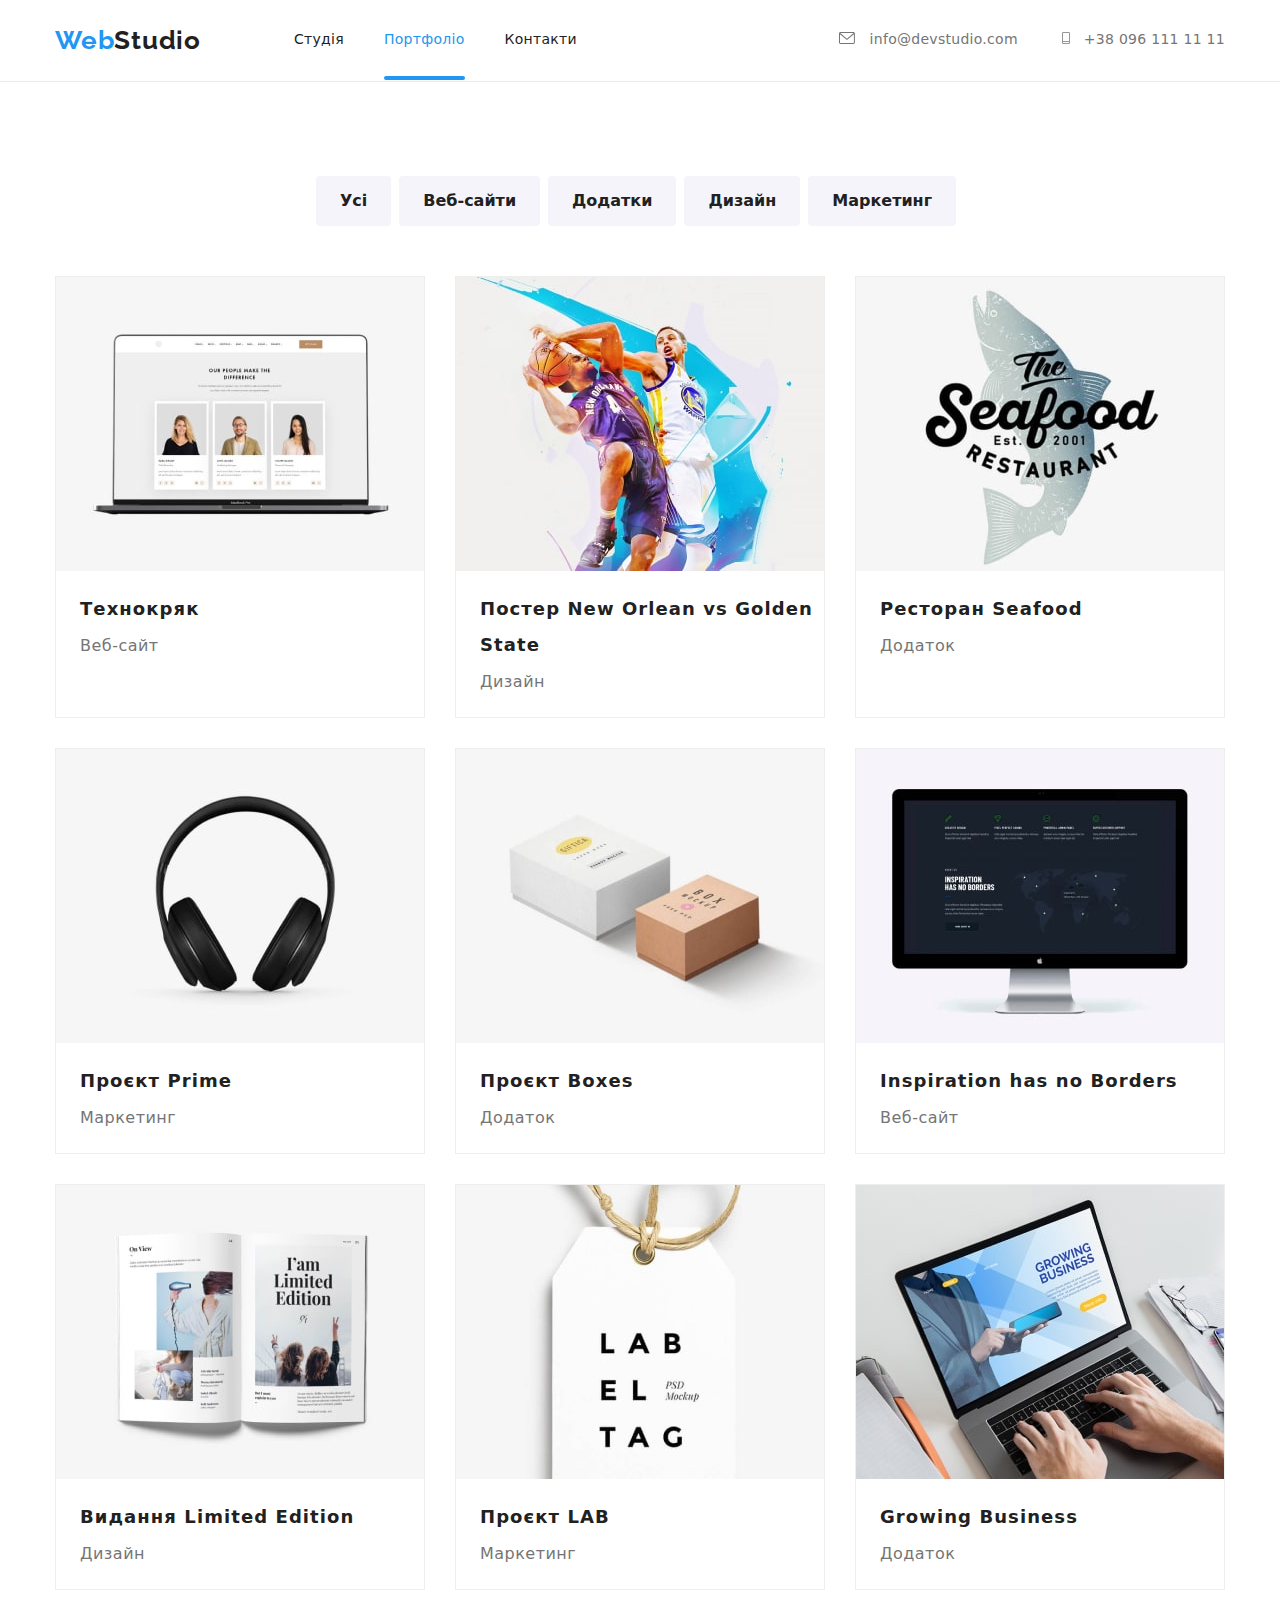
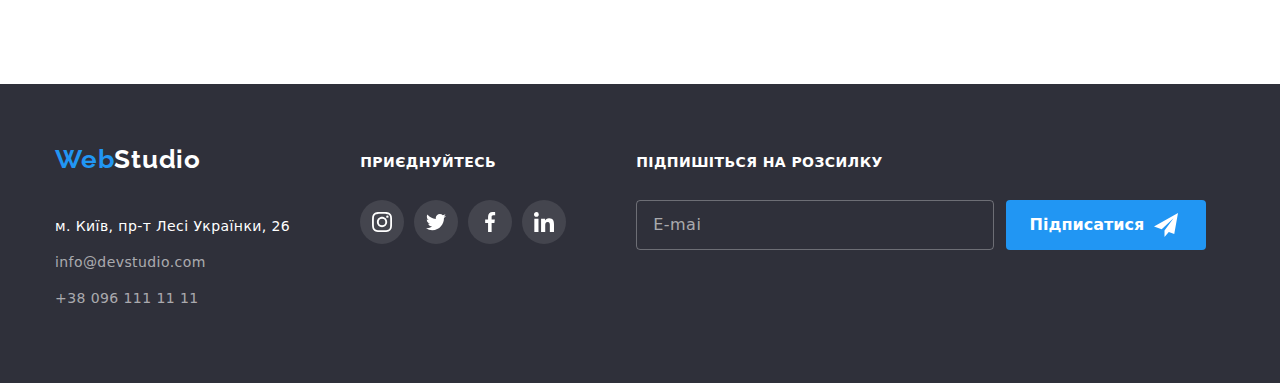
==== portfolio.html @ 7b724991 "new repository" ====
<!DOCTYPE html>
<html lang="uk">
<head>
    <meta charset="UTF-8">
    <meta http-equiv="X-UA-Compatible" content="IE=edge">
    <meta name="viewport" content="width=device-width, initial-scale=1.0">
    <title lang="en">Web Studio</title>
    <link href="https://fonts.googleapis.com/css2?family=Raleway:wght@700&family=Roboto:ital,wght@0,700;1,400;1,500&display=swap" rel="stylesheet">
    <!-- <link rel="stylesheet" href="https://cdnjs.cloudflare.com/ajax/libs/modern-normalize/1.1.0/modern-normalize.min.css" integrity="sha512-wpPYUAdjBVSE4KJnH1VR1HeZfpl1ub8YT/NKx4PuQ5NmX2tKuGu6U/JRp5y+Y8XG2tV+wKQpNHVUX03MfMFn9Q==" crossorigin="anonymous" referrerpolicy="no-referrer" /> -->
    <!-- <link rel="stylesheet" href="./css/styles.css"> -->
    <link rel="stylesheet" href="./css/main.min.css">
</head>
<body>
    <header class="header-border">
        <div class="container main-nav ">
        <a href="./index.html" lang="en" class="logo"><span class="logo__web">Web</span>Studio</a>
        <ul class="site-nav list">
            <li class="item"><a href="index.html" class="link menu-link">Студія</a></li>
            <li class="item"><a href="#" class="link menu-link scale-none">Портфоліо</a></li>
            <li class="item"><a href="#" class="link menu-link">Контакти</a></li>
        </ul>
        <ul class="site-tel list">
            <li class="item"><a href="mailto:info@devstudio.com" class="link " > <svg class="site-tel__icon">
                <use href="./img/second-moon.svg#icon-maill"></use> </svg> info@devstudio.com</a></li>
            <li class="item"><a href="tel:+380961111111" class="link" ><svg class="site-tel__icon">
                <use href="./img/second-moon.svg#icon-tell"></use>
            </svg>+38 096 111 11 11</a></li>
         </ul>
        </div>
         </header>
         <main>
            <section class="section">
                <div class="test-container">
                <h1 hidden>Кнопки і Фото</h1>
                <div class="button-portfolio">
                <ul class="button-list list flex-container">
                    <li class="flex-button" ><button type="button" class="button list">Усі</button></li>
                    <li class="flex-button"><button type="button" class="button list">Веб-сайти</button></li>
                    <li class="flex-button"><button type="button" class="button list">Додатки</button></li>
                    <li class="flex-button"><button type="button" class="button list">Дизайн</button></li>
                    <li class="flex-button"><button type="button" class="button list">Маркетинг</button></li>
                </ul>
            </div>
                <ul class="foto-list list flex-container">
                    <li class="flex-element">
                        <a href="#" class="link"> <div class="foto-grant-text" ><div class="foto-hover-text">Ресурс пропонує комплексні пропозиції з різним рівнем функціоналу та сервісів. Все це дозволить відвідувачу отримати вичерпні відомості про компанію чи приватну особу.
</div>
                        <img src="./img/foto1-min.jpg" width="370" alt="Технокряк"></div>
                            <h2 class="foto-item">Технокряк</h2>
                            <p class="foto-text">Веб-сайт</p>
                        </a>
                        
                    </li>
                    <li class="flex-element">
                         <a href="#" class="link">
                            <div class="foto-grant-text" ><div class="foto-hover-text">Ресурс пропонує комплексні пропозиції з різним рівнем функціоналу та сервісів. Все це дозволить відвідувачу отримати вичерпні відомості про компанію чи приватну особу.</div><img src="./img/foto2-min.jpg"  alt="Постер New Orlean vs Golden State">
                            </div>
                        <h2 class="foto-item">Постер New Orlean vs Golden State</h2>
                        <p class="foto-text">Дизайн</p>
                      </a>
                        
                    </li>
                    <li class="flex-element">
                        <a href="#" class="link"> <div class="foto-grant-text" ><div class="foto-hover-text">Ресурс пропонує комплексні пропозиції з різним рівнем функціоналу та сервісів. Все це дозволить відвідувачу отримати вичерпні відомості про компанію чи приватну особу.</div>
                            <img src="./img/foto3-min.jpg"  alt="Ресторан Seafood"></div>
                        <h2 class="foto-item">Ресторан Seafood</h2>
                        <p class="foto-text">Додаток</p>
                        </a>
                        
                    </li>
                    <li class="flex-element">
                        <a href="#" class="link"> <div class="foto-grant-text" ><div class="foto-hover-text">Ресурс пропонує комплексні пропозиції з різним рівнем функціоналу та сервісів. Все це дозволить відвідувачу отримати вичерпні відомості про компанію чи приватну особу.</div>
                            <img src="./img/foto4-min.jpg" width="370" alt="Проєкт Prime"></div>
                        <h2 class="foto-item">Проєкт Prime</h2>
                        <p class="foto-text">Маркетинг</p>
                        </a>
                        
                    </li>
                    <li class="flex-element">
                        <a href="#" class="link"> <div class="foto-grant-text" ><div class="foto-hover-text">Ресурс пропонує комплексні пропозиції з різним рівнем функціоналу та сервісів. Все це дозволить відвідувачу отримати вичерпні відомості про компанію чи приватну особу.</div><img src="./img/foto5-min.jpg" width="370" alt="Проєкт Boxes"></div>
                            <h2 class="foto-item">Проєкт Boxes</h2>
                            <p class="foto-text">Додаток</p>
                        </a>
                        
                    </li>
                    <li class="flex-element">
                        <a href="#" class="link">
                            <div class="foto-grant-text" ><div class="foto-hover-text">Ресурс пропонує комплексні пропозиції з різним рівнем функціоналу та сервісів. Все це дозволить відвідувачу отримати вичерпні відомості про компанію чи приватну особу.</div><img src="./img/foto6-min.jpg" width="370" alt="Inspiration has no Borders"></div>
                        <h2 class="foto-item">Inspiration has no Borders</h2>
                        <p class="foto-text">Веб-сайт</p>
                        </a>
                        
                    </li>
                    <li class="flex-element">
                        <a href="#" class="link"> <div class="foto-grant-text" ><div class="foto-hover-text">Ресурс пропонує комплексні пропозиції з різним рівнем функціоналу та сервісів. Все це дозволить відвідувачу отримати вичерпні відомості про компанію чи приватну особу.</div><img src="./img/foto7-min.jpg" width="370" alt="Видання Limited Edition"></div>
                            <h2 class="foto-item">Видання Limited Edition</h2>
                            <p class="foto-text">Дизайн</p></a>
                        
                    </li>
                    <li class="flex-element">
                        <a href="#" class="link">
                            <div class="foto-grant-text" ><div class="foto-hover-text">Ресурс пропонує комплексні пропозиції з різним рівнем функціоналу та сервісів. Все це дозволить відвідувачу отримати вичерпні відомості про компанію чи приватну особу.</div>
                            <img src="./img/foto8-min.jpg" width="370" alt="Маркетинговий проект"></div>
                        <h2 class="foto-item">Проєкт LAB</h2>
                        <p class="foto-text">Маркетинг</p>
                        </a>
                        
                    </li>
                    <li class="flex-element">
                        <a href="#" class="link">
                            <div class="foto-grant-text" ><div class="foto-hover-text">Ресурс пропонує комплексні пропозиції з різним рівнем функціоналу та сервісів. Все це дозволить відвідувачу отримати вичерпні відомості про компанію чи приватну особу.</div>
                            <img src="./img/foto9-min.jpg" width="370" alt="Growing Business"></div>
                        <h2 class="foto-item">Growing Business</h2>
                        <p class="foto-text">Додаток</p>
                        </a>
                        
                    </li>
                </ul>
            </div>
            </section>
         </main>
         <footer class="footer">
            <div class="general-footer-container">
            <div class="footer-container">
            <a href="/index.html" lang="en" class="logo__footer">
                <span class="logo__web">Web</span>Studio
            </a>
            <address>
                <ul  class="footer__link list">
                    <li><a href="https://goo.gl/maps/6wjF6ddyan5pq2gH9" class="footer__link link footer__address">м. Київ, пр-т Лесі Українки, 26</a></li>
                    <li><a href="mailto:info@devstudio.com" class="footer__link link">info@devstudio.com</a></li>
                    <li><a href="tel:+380961111111" class="footer__link link">+38 096 111 11 11</a></li>
                </ul>
            </address>
            </div>
            <div class="footer-container">
                <p class=footer__text>
                    приєднуйтесь
                </p>
                <ul class="footer-soc__list list">
                    <li class="footer-soc__items"> <a href="#" class="footer-soc__link link"><svg class="footer__icon">
                        <use href="./img/symbol-defs.svg#icon-instagramsvg"></use>
                    </svg>
                    </a></li>
                    <li class="footer-soc__items"><a href="#" class="footer-soc__link link"><svg class="footer__icon">
                        <use href="./img/symbol-defs.svg#icon-twittersvg"></use>
                    </svg></a></li>
                    <li class="footer-soc__items"> <a href="#" class="footer-soc__link link"><svg class="footer__icon">
                        <use href="./img/symbol-defs.svg#icon-facebooksvg"></use>
                    </svg></a></li>
                    <li class="footer-soc__items"> <a href="#" class="footer-soc__link link"><svg class="footer__icon">
                        <use href="./img/symbol-defs.svg#icon-linkedinsvg"></use>
                    </svg></a></li>
                </ul>
            </div>
            <div class="footer-container">
            <p class="footer__text">Підпишіться на розсилку</p>
            <form class="footer-form">
                <input type="email" name="email" id="email" class="footer__input footer-form__item" placeholder="E-mail">
                <button type="submit" class="footer__button ">
                <span class="fotter-btn__text"> Підписатися</span></button>
            </form>
        </div>
        </div>
         </footer> 
    </body>
    </html>
---- css/styles.css ----
/* Колір основного тексту
#ffffff (білий); #212121 (чорний); (117, 117, 117, 1) #757575 (сірий прозрачьний); #2196F3(синій акцент);(255, 255, 255, 0.6)-мейл і 
адрес в footer;
*/
/*Основні кольори фону 
#2F303A (background-color footer);
#F5F4FA (background-color main);#2F303A (hero background-color);
 */
 /* :root {
    --primery-text-color:#757575;
    --title-text-color:#212121;
    --accent-text-color:#2196F3;
    --primary-bg-color:#ffffff;
    --primary-footer-color:#2F303A;
    --primery-footer-text-color:rgba(255, 255, 255, 0.6);
    --primery-button-color:#F5F4FA;
 }
 html {
    box-sizing: border-box;
 }

 *,
 *::before
 *::after {
    box-sizing: inherit;}
 p, h1, h2, h3, h4, h5, h6 {
    margin: 0;
 }
 ul {
    margin: 0;
    padding-left: 0;
 }
 img {
    display: block;
    }

 button {
    cursor: pointer;
 }
 body {
    background-color:var(--primary-bg-color) ;
    color:var(--primery-text-color);
    font-family: 'Roboto', sans-serif;
    } */
    /* Universals classes */
    /* .container {
        width: 1200px;
        padding: 0px 15px;
        margin: 0 auto;
        
    }
    .general-footer-container {
        display: flex;
        width: 1200px;
        padding: 0px 15px;
        margin: 0 auto;
    }
    .footer-container {
        
        justify-content: center;
        align-items: center;
    }
    .footer-container:not(:last-child) {
        margin-right: 70px;

    }
    .list {
        list-style: none;
        margin: 0;
        padding: 0;
    }
    .link {
        position: relative;

        text-decoration: none;
        padding-top: avto;
        
    } */
    /* --------Header--------- */
    /* .main-nav {
        display: flex;
        align-items: center;
    }
    .header-border {
    border-bottom: 1px solid #ECECEC;
    }
    .logo {
        color:var(--title-text-color);
        padding: 25px 0px;
        display: block;
        text-decoration: none;
        font-family: 'Raleway';
        font-style: normal;
        font-weight: 700;
        font-size: 26px;
        line-height: 1.19;
        letter-spacing: 0.03em;
        
        transition-property: color;
        transition-duration: 250ms;
        transition-timing-function: cubic-bezier(0.4, 0, 0.2, 1 );
        }
    .logo:hover {
            color:var(--accent-text-color);
            text-decoration: none;
            font-family: 'Raleway';
            font-style: normal;
            font-weight: 700;
            font-size: 26px;
            line-height: 1.19;
            letter-spacing: 0.03em;
        }
    .logo-web {
        color:var(--accent-text-color);
        font-family: 'Raleway';
        font-style: normal;
        font-weight: 700;
        font-size: 26px;
    } */
    /* ----------Header----------- */
     /* site-nav */
     /* .site-nav {
        display: flex;
        margin-left: 93px;
     }
     
     .site-nav .item:not(:last-child) {
        margin-right: 40px;
     }
     
    .site-nav .link {
    
    display: block;
    padding: 32px 0px;

    color:var(--title-text-color);
    font-style: normal;
    font-weight: 500;
    font-size: 14px;
    line-height: 1.14;
    letter-spacing: 0.02em;
    text-decoration: none;

    transition-property: color;
    transition-duration: 250ms;
    transition-timing-function: cubic-bezier(0.4, 0, 0.2, 1 );
    }

    .site-nav .link:hover, 
    .site-nav .link:focus{
        color:var(--accent-text-color);  
    }
    

    .menu-link {
        position: relative;
    }
    .site-nav .scale-none {
        color: #2196F3;
    }
    .scale-none::after {
        content: "";
        
        
        
        position: absolute;

        bottom: 0;
        left: 0;

        transform: scaleX(1);
        transition: transform 250ms cubic-bezier(0.4, 0, 0.2, 1 );
        width: 100%;
        height: 4px;

        
        background: #2196F3;
        border-radius: 2px;
} */

    /* .menu-link::after {
        content: "";

        position: absolute;

        bottom: 0;
        left: 0;

        display: block;

         

        transition: opacity 250ms cubic-bezier(0.4, 0, 0.2, 1 );
        transform: scaleX(0);
        transition: transform 250ms cubic-bezier(0.4, 0, 0.2, 1 );
        width: 100%;
        height: 4px;

        background: #2196F3;
        border-radius: 2px;
    }
    .menu-link:hover::after {
        
       transform: scaleX(1);
    } */
     

    /* .site-tel {
        display: flex;
        margin-left: auto;
        align-items: center;
    }
    .site-tel .link {
        display: block;
        padding: 32px 0px;
    }
    
    .site-tel-icon {
        fill: currentColor;
        width: 16px;
        height: 12px;
        margin-right: 10px;
        background-position: center;
    }
    .site-tell-icon {
        fill: currentColor;
        width: 10px;
        height: 16px;
        margin-right: 10px;
        background-position: center;
    }
    .site-tel .item + .item {
        margin-left: 40px;
    }
    .site-tel .link {
    font-weight: 500;
    font-size: 14px;
    line-height: 1.14;
    letter-spacing: 0.02em;
    text-decoration: none;
    color: var(--primery-text-color);

    transition-property: color;
    transition-duration: 250ms;
    transition-timing-function: cubic-bezier(0.4, 0, 0.2, 1 );
    }
    .site-tel .link:hover,
    .site-tel .link:focus {
        fill:var(--accent-text-color);
        color:var(--accent-text-color)
        
    }
    .site-tell .link:hover,
    .site-tell .link:focus {
        fill:var(--accent-text-color);
        color:var(--accent-text-color)
    } */
/* ----------Hero----------- */
   
         /* .overlay {
            text-align: center;
            padding-top: 200px;
            padding-bottom: 200px;

            max-width: 1600px;
            height: 600px;
            margin-left: auto;
            margin-right: auto;
            background-color: #2F303A;
            outline: 1px solid #ECECEC; 
             background-image: linear-gradient(
                to right, 
                rgba(47, 48, 58, 0.4),
                rgba(47, 48, 58, 0.4) 
                ),
                url(../img/overlay.jpg);

                background-repeat: no-repeat;
                background-position: center;
                background-size: cover;
         } */
    /* .hero-title {
        color: var(--primary-bg-color);
        font-weight: 900;
        font-size: 44px;
        line-height: 1.36;
        margin-top: 0;
        margin-bottom: 40px;
        }
    .button {
        border-radius: 4px;
        padding: 10px 24px;
        min-width: 67px;

        color: var(--title-text-color);
        background-color: var(--primery-button-color);

        font-family: inherit;
        font-weight: 700;
        font-size: 16px;
        line-height: 1.875;

        cursor: pointer;
        border: transparent;
        text-align: center;

        transition-property: color backround-color;
        transition-duration: 250ms;
        transition-timing-function: cubic-bezier(0.4, 0, 0.2, 1 );
       }
       .button:hover,
       .button:focus {
        color: var(--primary-bg-color);
        background-color: var(--accent-text-color);
       }
       .button-portfolio {
        display: flex;
        justify-content: center;
       } */

       /* ----------Sectoin----------- */
    /* section */
    /* .section {
        padding-top: 94px;
        padding-bottom: 94px;
    }
    .section-comand { 
        background-color: #F5F4FA;
    }
    .section-title {
        padding-bottom: 50px;
        font-weight: 700;
        font-size: 36px;
        line-height: 1.16;
        text-align: center;
        letter-spacing: 0.03em;
        color: var(--title-text-color);
    }
    .section-title.centered {
        text-align: center;
    }
    .section-top {
        padding-top: 0;
    } */
    /* ----------Feature----------- */
    /* feature */
    /* .feature-list .title {
        color:var(--title-text-color) ;
    }
    .feature-list {
         display: flex;
    }
    .list-item::before {
        display: block;
        content:"";
        height: 120px;
        margin-bottom: 30px;
        margin-right: 30px;
        background-size: contain;
        background-repeat: no-repeat;
        background-position: center;
        background-color: #F5F4FA;
    } */
    /* .icon-delivery::before {
        background-image: url(../img/antenna.svg);
        background-size: 65.32px 70px;
    }
    .icon-clock::before {
        background-image: url(../img/clock.svg);
        background-size: 66.96px 70px;
    }
    .icon-comp::before {
        background-image: url(../img/comp.svg);
        background-size: 70px 53.69px;
    }
    .icon-astronaut::before {
        background-image: url(../img/astronaut.svg);
        background-size: 54.83px 60.66px;
    } */
    /* .title {
        font-weight: 700;
        font-size: 14px;
        line-height: 1.14;
        letter-spacing: 0.03em;
        text-transform: uppercase;
        color: var(--title-text-color);
    }
    .feature-text {
        padding: 10px 0px;
        font-size: 14px;
        line-height: 1.71;
        letter-spacing: 0.03em;
        color: var(--primery-text-color);
    } */
    /* ----------Work exsmples----------- */
    /* examples */
    /* .work-list {
        position: relative;
     width: 1200px;
     display: flex; 
    }
    .work-list .title { 
        padding: 188px 0px;  
    }
    .work-items {
        position: relative;
        justify-content: center;
        
    }
    .work-text {
        position: absolute;
        top: 85%;
        left: 50%;
       
        transform: translate(-50%, -50%);
        font-weight: 700;
        font-size: 14px;
        line-height: 16px;
        text-align: center;
        
         color: var(--primary-bg-color);
    }
    .work-items::before{
        position: absolute;
        top: 73%;
        
        content: "";
        width: 370px;
        height: 70px;
        background: rgba(47, 48, 58, 0.8);
    }
    .work-list .item {
     margin-left: 30px;
    
    }
    .work-list .item:first-child {
        margin-left: 0px;
    } */
    
    /* ----------Team----------- */
    /* .team-list {
        display: flex;    
    }
    .team-border {

    }
    .team-element {
        width: 270px;
        background-color: var(--primary-bg-color);
        margin-right: 30px;
        margin-bottom: 30px;
        box-shadow: 0px 1px 3px rgba(0, 0, 0, 0.12), 0px 1px 1px rgba(0, 0, 0, 0.14), 0px 2px 1px rgba(0, 0, 0, 0.2);
        border-radius: 0px 0px 4px 4px;

    }
    .team-item {
        margin-top: 30px;
        margin-bottom: 10px;
        margin-left: auto;
        margin-right: auto;
        text-align: center;
        font-style: normal;
        font-weight: 500;
        font-size: 16px;
        line-height: 1.1875;
        letter-spacing: 0.03em;
        color: var(--title-text-color);
    }
    .team-text {
        margin-bottom: 30px;
        margin-left: auto;
        margin-right: auto;
        text-align: center;
        font-size: 16px;
        line-height: 1.1875;
        letter-spacing: 0.03em;
        color: var(--primery-text-color);
    }
    .team-soc-list {
        display: flex;
        justify-content: center;
        align-items: center;
        margin-bottom: 30px;
    }
    .team-soc-items {
        width: 44px;
        height: 44px;
    }
    .team-soc-items:not(:last-child) {
      margin-right: 10px;
    }
    .team-soc-link {
        width: 100%;
        height: 100%;
        display: flex;
        justify-content: center;
        align-items: center;
        border-radius: 50%;
        color:#AFB1B8;

        transition-property: fill backround-color;
        transition-duration: 250ms;
        transition-timing-function: cubic-bezier(0.4, 0, 0.2, 1 );
    }
    .team-soc-link:hover,
    .team-soc-link:focus {
        background-color: var(--accent-text-color);
        width: 100%;
        height: 100%;
        display: flex;
        justify-content: center;
        align-items: center;
        border-radius: 50%;
        color:#AFB1B8;
    }
    .team-icon {
        width: 20px;
        height: 20px; 
        fill:currentColor;

        transition-property: fill;
        transition-duration: 250ms;
        transition-timing-function: cubic-bezier(0.4, 0, 0.2, 1 );
    }
    .team-soc-link:hover .team-icon,
    .team-soc-link:focus .team-icon {
     fill: var(--primary-bg-color)
    } */
  /*---------Company----------  */
  /* .company-list {
    display: flex;
    list-style: none;
    }
 .company-items  {
 }
 .company-items:not(:last-child) {
    margin-right: 30px;
 }
 .company-link  {
    display: flex;
    justify-content: center;
    align-items: center;
    width: 170px;
    height: 92px;
    color: #AFB1B8;
    border: 1px solid #AFB1B8;
    border-radius: 4px;

    transition-property: fill;
    transition-duration: 250ms;
    transition-timing-function: cubic-bezier(0.4, 0, 0.2, 1 );
    }
    .company-link:hover,
    .company-link:focus {
        border-color: var(--accent-text-color);
    }
    .company-icon {
        width: 106px;
        height: 60px;
        fill: currentColor;

        transition-property: fill;
        transition-duration: 250ms;
        transition-timing-function: cubic-bezier(0.4, 0, 0.2, 1 );
    }
    .company-link:hover .company-icon,
    .company-link:focus .company-icon {
        fill: var(--accent-text-color);
    } */
    
     /* ----------Footer----------- */
/* .logo-footer {
    padding-bottom:  28px;
    display: block;
    color:var(--primary-bg-color);
    text-decoration: none;
    font-family: 'Raleway';
        font-style: normal;
        font-weight: 700;
        font-size: 26px;
        line-height: 1.19;
        letter-spacing: 0.03em;

        transition-property: color;
        transition-duration: 250ms;
        transition-timing-function: cubic-bezier(0.4, 0, 0.2, 1 );
        
}
.logo-footer:hover,
.logo-footer:focus {
    color: var(--accent-text-color);
} */
/* .footer {
    background-color: var(--primary-footer-color);
    padding: 60px 0px;
}
.footer-link {
    margin: 12px 0px;
    display: block;
    font-style: normal;
    font-weight: 400;
    font-size: 14px;
    line-height: 1.71;
    letter-spacing: 0.03em;
    color:var(--primery-footer-text-color)

    
}


.footer-link:hover,
.footer-link:focus {
    color: var(--accent-text-color);
}
.footer-address {
    font-style: normal;
    font-weight: 400;
    font-size: 14px;
    line-height: 1.71;
    letter-spacing: 0.03em;
    color:var(--primary-bg-color);

    transition-property: color;
    transition-duration: 250ms;
    transition-timing-function: cubic-bezier(0.4, 0, 0.2, 1 );
}

.footer-text {
margin-top: 10px;
margin-bottom: 30px;

font-weight: 700;
font-size: 14px;
line-height: 16px;
letter-spacing: 0.03em;
text-transform: uppercase;

color: #FFFFFF;
}
.footer-soc-list {
    display: flex;
    justify-content: center;
    align-items: center;
    margin-bottom: 30px;
}
.footer-soc-items {
width: 44px;
height: 44px;
}
.footer-soc-items:not(:last-child) {
    margin-right: 10px;
  }
.footer-soc-link {
    width: 100%;
    height: 100%;
    background: rgba(255, 255, 255, 0.1);
    display: flex;
    justify-content: center;
    align-items: center;
    border-radius: 50%;
    color:var(--primary-bg-color);

    transition-property: color fill backround-color;
        transition-duration: 250ms;
        transition-timing-function: cubic-bezier(0.4, 0, 0.2, 1 );
}
.footer-soc-link:hover,
.footer-soc-link:focus {
background-color: var(--accent-text-color);
width: 100%;
height: 100%;
display: flex;
justify-content: center;
align-items: center;
border-radius: 50%;

}
.footer-icon {
    width: 20px;
    height: 20px; 
    fill:currentColor;

   
}
.footer-soc-link:hover .team-icon,
.footer-soc-link:focus .team-icon {
 fill: var(--primary-bg-color)
}

.footer-input {
box-sizing: border-box;

background-color: transparent;

margin-right: 12px;

width: 358px;
height: 50px;

border: 1px solid rgba(255, 255, 255, 0.3);

border-radius: 4px;
}

.footer-input::placeholder {
width: 47px;
height: 20px;

font-weight: 400;
font-size: 16px;
line-height: 20px;



display: flex;
align-items: center;
letter-spacing: 0.03em;

color: rgba(255, 255, 255, 0.6);
}

.footer-form-item {
font-weight: 400;
font-size: 16px;
line-height: 20px;

cursor: pointer;

padding-left: 16px;

letter-spacing: 0.03em;

color: rgba(255, 255, 255, 0.6);
}

.footer-form-item:focus,
.footer-form-item:hover {
    outline: transparent;
}

.footer-button {
   position: relative;
   position: absolute;

    border-radius: 4px;
    
    width: 200px;
    height: 50px; 

    color: var(--primary-bg-color);
    background-color: var(--accent-text-color);

    font-family: inherit;
    font-weight: 700;
    font-size: 16px;
    line-height: 1.875;

    cursor: pointer;
    border: transparent;
    

}

.fotter-btn-text{
    position: absolute;
    
    top: 10px;
    right: 62px;

}

.footer-button::after {
    content: "";

    position: absolute;
    top: 13px;
    right: 28px;


    width: 24px;
    height: 24px;

     background-image: url(../img/send.svg);
} */

 /* ----------Portfolio----------- */
 /* .head {
    border-bottom: 1px solid #ececec;
 }
 
 .foto-item {
margin-left: 24px;
margin-top: 20px;
margin-bottom: 4px;
font-weight: 700;
font-size: 18px;
line-height: 2;
letter-spacing: 0.06em;
color: var(--title-text-color);
 }
 .foto-text { 
 margin-left: 24px;
margin-bottom: 20px;
font-size: 16px;
line-height: 1.875;
letter-spacing: 0.03em;
color: var(--primery-text-color)
} */
/* -----------Flex----------- */
/* .test-container {
    width: 1200px;
    padding-left: 15px;
    padding-right: 15px;
    margin-left: auto;
    margin-right: auto;
}
.flex-container {
    display: flex;
    flex-wrap: wrap;
}
.flex-button {
    margin-bottom: 50px;
    margin-right: 8px;

}
.flex-element {
    width: 370px;

    margin-right: 30px;
    margin-bottom: 30px;
    border: 1px solid #EEEEEE;

    transition-property: color backround-color;
    transition-duration: 250ms;
    transition-timing-function: cubic-bezier(0.4, 0, 0.2, 1 );
    
}

 .foto-grant-text {
        position: relative; 
        overflow: hidden;    
}
.foto-hover-text {
        position: absolute;
        top: 50%;
        left: 50%; 
        transform: translate(-50%, -50%); 

        width: 322px;
        height: 168px;
      
        font-weight: 400;
        font-size: 18px;
        line-height: 28px;
        letter-spacing: 0.03em;

        opacity: 0;

        transition-property: opacity;
        transition-duration: 250ms;
        transition-timing-function: cubic-bezier(0.4, 0, 0.2, 1 );
    

        
        
        color: var(--primary-bg-color);
     }

 .flex-element:hover .foto-hover-text {
    opacity: 1;

     } 
 .flex-element:hover .foto-grant-text::before {
        opacity: 1;
     }
.flex-element:hover .foto-grant-text::before {
        transform: translateY(0);
     }
  .foto-grant-text::before {
        content: "";
        position: absolute;
        display: inline-block;

        width: 370px;
        height: 294px;
        opacity: 0;

        transform: translateY(100%);
        transition: transform 250ms cubic-bezier(0.4, 0, 0.2, 1 ) ;
        background-color: rgba(33, 150, 243, 0.9);
     }
    
.flex-element:nth-child(3n) {
    margin-right: 0px;
}
.flex-element:nth-last-child(-n + 3) {
    margin-bottom: 0px;
}
.flex-element:hover,
.flex-elemeny:focus {
    border: 1px solid #EEEEEE;
box-shadow: 0px 1px 1px rgba(0, 0, 0, 0.12), 0px 4px 4px rgba(0, 0, 0, 0.06), 1px 4px 6px rgba(0, 0, 0, 0.16);
} */
/* -----------Backdrop------------ */
/* .backdrop {
    position: fixed;
    top: 0;
    left: 0;
    width: 100%;
    height: 100%;

    opacity: 1;
    transition: opacity 250ms cubic-bezier(0.4, 0, 0.2, 1 );
    
}
.backdrop.is-hidden {
    opacity: 0;
    pointer-events: none;
}

.backdrop.is-hidden .modal {
    transform: translate(-50% -50%) scale(0.9);
} */
/* .modal {
    position: absolute;
    top: 50%;
    left: 50%;
    padding: 40px;
    transform: translate(-50%, -50%) scale(1);
    transition: transform 250ms cubic-bezier(0.4, 0, 0.2, 1 );

    width: 528px;
    min-height: 581px;

    background: #FFFFFF;
box-shadow: 0px 1px 3px rgba(0, 0, 0, 0.12), 0px 1px 1px rgba(0, 0, 0, 0.14), 0px 2px 1px rgba(0, 0, 0, 0.2);
border-radius: 4px;
}

.close-button {
    position: absolute; 
    top: 8px; 
    right: 8px; 
    width: 30px; 
    height: 30px; 
    border: 1px solid rgba(0, 0, 0, 0.1); 
    border-radius: 50%; 
    display: flex;
    background-color: #ffffff;
   
}

.close-modal { 
    width: 18px; 
    height: 18px; 
    position: absolute; 
    top: 50%; 
    left: 50%; 
    transform: translate(-50%, -50%);
    transition: fill  250ms cubic-bezier(0.4, 0, 0.2, 1 );
    }



.close-button:hover {
 fill: var(--accent-text-color);
 
}


.modal-heading {
font-weight: 700px;
font-size: 20px;
line-height: 23px;
text-align: center;
letter-spacing: 0.03em;
margin-bottom: 30px;

color: #212121;

}

.modal-input {
    width: 100%;
    height: 40px;

    border: 1px solid rgba(33, 33, 33, 0.2);
    border-radius: 4px;
   
    cursor: pointer;
    padding-left: 42px;

    transition: border-color 250ms cubic-bezier(0.4, 0, 0.2, 1 );
}

.modal-input:focus,
.modal-input:hover {
border-color:#2196F3;
outline: transparent;


}

.modal-input:focus + svg,
.modal-input:hover + svg {
    fill: var(--accent-text-color);
    
}

.modal-input-group {
    margin-bottom: 28px;
}

.modal-input-group label {
width: 22px;
height: 14px;

display: block;

margin-bottom: 4px;

font-weight: 400;
font-size: 12px;
line-height: 14px;
letter-spacing: 0.01em;

color: #757575;
}

.modal-text {
    width: 100%;
    height: 120px;

    border: 1px solid rgba(33, 33, 33, 0.2);
    border-radius: 4px;
   
    padding:12px 16px; 

    resize: none;
}

.modal-text::placeholder {
    font-weight: 400;
    font-size: 12px;
    line-height: 14px;
    letter-spacing: 0.01em;

    transition: color 250ms cubic-bezier(0.4, 0, 0.2, 1 );
    
    color: rgba(117, 117, 117, 0.5);
}

.modal-text:focus::placeholder,
.modal-text:hover::placeholder {
    color: var(--accent-text-color);

}

.modal-check {
width: 100%;
height: 24px;

display: block;

font-weight: 400;
font-size: 14px;
line-height: 24px;
letter-spacing: 0.03em;

color: #757575;


transition:  250ms cubic-bezier(0.4, 0, 0.2, 1 );
}


.modal-link {
    color: var(--accent-text-color);
    margin-left: 7px;
}

.modal-input-wrapper {
    position: relative;
}

.modal-input-icon {
    position: absolute;

    top: 50%;
    left: 12px;

    transform: translateY(-50%);

    transition: fill  250ms cubic-bezier(0.4, 0, 0.2, 1 );
}

.modal-check-label{
    position: relative;   
}

.modal-check-label::before {   

content: "";

width: 16px;
height: 16px;



border: 2px solid #212121;
border-radius: 2px;

margin-right: 10px;
}

label.modal-check-label {
    position: absolute;
    display: flex;
    align-items: center;
    cursor: pointer;
    
}

.modal-politic-check:checked + label::before {
border: none;
background-image: url(../img/check.svg);



width: 16px;
height: 15px;

transition: tracnsform 250ms cubic-bezier(0.4, 0, 0.2, 1 );


}

.visually-hidden {
    position: absolute;

    width: 1px;
    height: 1px;

    margin: -1px;
    border: 0;
    padding: 0;

    white-space: nowrap;
    overflow: hidden;

    opacity: 0;

}

.modal-button {
    width: 200px;
    height: 50px;

    margin-top: 40px;
    margin-left: 120px;
    
    font-weight: 700;
    font-size: 16px;
    line-height: 30px; 
    align-items: center;
    text-align: center;
    letter-spacing: 0.06em;

    border: none;
    
    background: #188CE8;
    box-shadow: 0px 4px 4px rgba(0, 0, 0, 0.15);
    border-radius: 4px;

    color: var(--primary-bg-color);
} */
---- css/main.min.css ----
html{-webkit-box-sizing:border-box;box-sizing:border-box}*,*::before *::after{-webkit-box-sizing:inherit;box-sizing:inherit}p,h1,h2,h3,h4,h5,h6{margin:0}ul{margin:0;padding-left:0}img{display:block}button{cursor:pointer}body{background-color:#fff;color:#757575;font-family:"Roboto",sans-serif}.container{width:1200px;padding:0px 15px;margin:0 auto}.general-footer-container{display:-webkit-box;display:-ms-flexbox;display:flex;width:1200px;padding:0px 15px;margin:0 auto}.footer-container{-webkit-box-pack:center;-ms-flex-pack:center;justify-content:center;-webkit-box-align:center;-ms-flex-align:center;align-items:center}.footer-container:not(:last-child){margin-right:70px}.list{list-style:none;margin:0;padding:0}.link{position:relative;text-decoration:none;padding-top:avto}/*! modern-normalize v1.1.0 | MIT License | https://github.com/sindresorhus/modern-normalize */*,::before,::after{-webkit-box-sizing:border-box;box-sizing:border-box}html{line-height:1.15;-webkit-text-size-adjust:100%;-moz-tab-size:4;-o-tab-size:4;tab-size:4}body{margin:0;font-family:system-ui,"Segoe UI",Roboto,Helvetica,Arial,sans-serif,"Apple Color Emoji","Segoe UI Emoji"}hr{height:0;color:inherit}abbr[title]{-webkit-text-decoration:underline dotted;text-decoration:underline dotted}b,strong{font-weight:bolder}code,kbd,samp,pre{font-family:ui-monospace,SFMono-Regular,Consolas,"Liberation Mono",Menlo,monospace;font-size:1em}small{font-size:80%}sub,sup{font-size:75%;line-height:0;position:relative;vertical-align:baseline}sub{bottom:-0.25em}sup{top:-0.5em}table{text-indent:0;border-color:inherit}button,input,optgroup,select,textarea{font-family:inherit;font-size:100%;line-height:1.15;margin:0}button,select{text-transform:none}button,[type=button],[type=reset],[type=submit]{-webkit-appearance:button}::-moz-focus-inner{border-style:none;padding:0}:-moz-focusring{outline:1px dotted ButtonText}:-moz-ui-invalid{box-shadow:none}legend{padding:0}progress{vertical-align:baseline}::-webkit-inner-spin-button,::-webkit-outer-spin-button{height:auto}[type=search]{-webkit-appearance:textfield;outline-offset:-2px}::-webkit-search-decoration{-webkit-appearance:none}::-webkit-file-upload-button{-webkit-appearance:button;font:inherit}summary{display:list-item}.main-nav{display:-webkit-box;display:-ms-flexbox;display:flex;-webkit-box-align:center;-ms-flex-align:center;align-items:center}.header-border{border-bottom:1px solid #ececec}.logo{color:#212121;padding:25px 0px;display:block;text-decoration:none;font-family:"Raleway";font-style:normal;font-weight:700;font-size:26px;line-height:1.19;letter-spacing:.03em;-webkit-transition-property:color;transition-property:color;-webkit-transition-duration:250ms;transition-duration:250ms;-webkit-transition-timing-function:cubic-bezier(0.4, 0, 0.2, 1);transition-timing-function:cubic-bezier(0.4, 0, 0.2, 1)}.logo:hover{color:#2196f3}.logo__web{color:#2196f3}.site-nav{display:-webkit-box;display:-ms-flexbox;display:flex;margin-left:93px}.site-nav .item:not(:last-child){margin-right:40px}.site-nav .link{display:block;padding:32px 0px;color:#212121;font-style:normal;font-weight:500;font-size:14px;line-height:1.14;letter-spacing:.02em;text-decoration:none;-webkit-transition-property:color;transition-property:color;-webkit-transition-duration:250ms;transition-duration:250ms;-webkit-transition-timing-function:cubic-bezier(0.4, 0, 0.2, 1);transition-timing-function:cubic-bezier(0.4, 0, 0.2, 1)}.site-nav .link:hover,.site-nav .link:focus{color:#2196f3}.menu-link{position:relative}.site-nav .scale-none{color:#2196f3}.scale-none::after{content:"";position:absolute;bottom:0;left:0;-webkit-transform:scaleX(1);transform:scaleX(1);-webkit-transition:-webkit-transform 250ms cubic-bezier(0.4, 0, 0.2, 1);transition:-webkit-transform 250ms cubic-bezier(0.4, 0, 0.2, 1);transition:transform 250ms cubic-bezier(0.4, 0, 0.2, 1);transition:transform 250ms cubic-bezier(0.4, 0, 0.2, 1), -webkit-transform 250ms cubic-bezier(0.4, 0, 0.2, 1);width:100%;height:4px;background:#2196f3;border-radius:2px}.site-tel{display:-webkit-box;display:-ms-flexbox;display:flex;margin-left:auto;-webkit-box-align:center;-ms-flex-align:center;align-items:center}.site-tel .link{display:block;padding:32px 0px;font-weight:500;font-size:14px;line-height:1.14;letter-spacing:.02em;text-decoration:none;color:#757575;-webkit-transition-property:color;transition-property:color;-webkit-transition-duration:250ms;transition-duration:250ms;-webkit-transition-timing-function:cubic-bezier(0.4, 0, 0.2, 1);transition-timing-function:cubic-bezier(0.4, 0, 0.2, 1)}.site-tel .link:hover,.site-tel .link:focus{fill:#2196f3;color:#2196f3}.site-tel__icon{fill:currentColor;width:16px;height:12px;margin-right:10px;background-position:center}.site-tel .item+.item{margin-left:40px}.site-tell__icon{fill:currentColor;width:10px;height:16px;margin-right:10px;background-position:center}.overlay{text-align:center;padding-top:200px;padding-bottom:200px;max-width:1600px;height:600px;margin-left:auto;margin-right:auto;background-color:#2f303a;outline:1px solid #ececec;background-image:-webkit-gradient(linear, left top, right top, from(rgba(47, 48, 58, 0.4)), to(rgba(47, 48, 58, 0.4))),url(../img/overlay.jpg);background-image:linear-gradient(to right, rgba(47, 48, 58, 0.4), rgba(47, 48, 58, 0.4)),url(../img/overlay.jpg);background-repeat:no-repeat;background-position:center;background-size:cover}.hero-title{color:#fff;font-weight:900;font-size:44px;line-height:1.36;margin-top:0;margin-bottom:40px}.button{border-radius:4px;padding:10px 24px;min-width:67px;color:#212121;background-color:#f5f4fa;font-family:inherit;font-weight:700;font-size:16px;line-height:1.875;cursor:pointer;border:rgba(0,0,0,0);text-align:center;-webkit-transition-property:color backround-color;transition-property:color backround-color;-webkit-transition-duration:250ms;transition-duration:250ms;-webkit-transition-timing-function:cubic-bezier(0.4, 0, 0.2, 1);transition-timing-function:cubic-bezier(0.4, 0, 0.2, 1)}.button:focus,.button:hover{color:#fff;background-color:#2196f3}.button-portfolio{display:-webkit-box;display:-ms-flexbox;display:flex;-webkit-box-pack:center;-ms-flex-pack:center;justify-content:center}.section{padding-top:94px;padding-bottom:94px}.section__top{padding-top:0}.section__comand{background-color:#f5f4fa}.section__title{padding-bottom:50px;font-weight:700;font-size:36px;line-height:1.16;text-align:center;letter-spacing:.03em;color:#212121}.section__title.centered{text-align:center}.feature-list{display:-webkit-box;display:-ms-flexbox;display:flex}.feature-list .title{color:#212121}.feature-list__text{padding:10px 0px;font-size:14px;line-height:1.71;letter-spacing:.03em;color:#757575}.list__item::before{display:block;content:"";height:120px;margin-bottom:30px;margin-right:30px;background-size:contain;background-repeat:no-repeat;background-position:center;background-color:#f5f4fa}.title{font-weight:700;font-size:14px;line-height:1.14;letter-spacing:.03em;text-transform:uppercase;color:#212121}.icon-delivery::before{background-image:url(../img/antenna.svg);background-size:65.32px 70px}.icon-clock::before{background-image:url(../img/clock.svg);background-size:66.96px 70px}.icon-comp::before{background-image:url(../img/comp.svg);background-size:70px 53.69px}.icon-astronaut::before{background-image:url(../img/astronaut.svg);background-size:54.83px 60.66px}.work__items{position:relative;-webkit-box-pack:center;-ms-flex-pack:center;justify-content:center}.work__items::before{position:absolute;top:73%;content:"";width:370px;height:70px;background:rgba(47,48,58,.8)}.work__text{position:absolute;top:85%;left:50%;-webkit-transform:translate(-50%, -50%);transform:translate(-50%, -50%);font-weight:700;font-size:14px;line-height:16px;text-align:center;color:#fff}.work-list{position:relative;width:1200px;display:-webkit-box;display:-ms-flexbox;display:flex}.work-list .title{padding:188px 0px}.work-list .item{margin-left:30px}.work-list .item:first-child{margin-left:0px}.team__list{display:-webkit-box;display:-ms-flexbox;display:flex}.team__element{width:270px;background-color:#fff;margin-right:30px;margin-bottom:30px;-webkit-box-shadow:0px 1px 3px rgba(0,0,0,.12),0px 1px 1px rgba(0,0,0,.14),0px 2px 1px rgba(0,0,0,.2);box-shadow:0px 1px 3px rgba(0,0,0,.12),0px 1px 1px rgba(0,0,0,.14),0px 2px 1px rgba(0,0,0,.2);border-radius:0px 0px 4px 4px}.team__item{margin-top:30px;margin-bottom:10px;margin-left:auto;margin-right:auto;text-align:center;font-style:normal;font-weight:500;font-size:16px;line-height:1.1875;letter-spacing:.03em;color:#212121}.team__text{margin-bottom:30px;margin-left:auto;margin-right:auto;text-align:center;font-size:16px;line-height:1.1875;letter-spacing:.03em;color:#757575}.team-soc__list{display:-webkit-box;display:-ms-flexbox;display:flex;-webkit-box-pack:center;-ms-flex-pack:center;justify-content:center;-webkit-box-align:center;-ms-flex-align:center;align-items:center;margin-bottom:30px}.team-soc__items{width:44px;height:44px}.team-soc__items:not(:last-child){margin-right:10px}.team-soc__link{width:100%;height:100%;display:-webkit-box;display:-ms-flexbox;display:flex;-webkit-box-pack:center;-ms-flex-pack:center;justify-content:center;-webkit-box-align:center;-ms-flex-align:center;align-items:center;border-radius:50%;color:#afb1b8;-webkit-transition-property:fill backround-color;transition-property:fill backround-color;-webkit-transition-duration:250ms;transition-duration:250ms;-webkit-transition-timing-function:cubic-bezier(0.4, 0, 0.2, 1);transition-timing-function:cubic-bezier(0.4, 0, 0.2, 1)}.team-soc__link:hover,.team-soc__link:focus{background-color:#2196f3;width:100%;height:100%;display:-webkit-box;display:-ms-flexbox;display:flex;-webkit-box-pack:center;-ms-flex-pack:center;justify-content:center;-webkit-box-align:center;-ms-flex-align:center;align-items:center;border-radius:50%;color:#afb1b8}.team-icon{width:20px;height:20px;fill:currentColor;-webkit-transition-property:fill;transition-property:fill;-webkit-transition-duration:250ms;transition-duration:250ms;-webkit-transition-timing-function:cubic-bezier(0.4, 0, 0.2, 1);transition-timing-function:cubic-bezier(0.4, 0, 0.2, 1)}.team-soc__link:hover .team-icon,.team-soc__link:focus .team-icon{fill:#fff}.company__list{display:-webkit-box;display:-ms-flexbox;display:flex;list-style:none}.company__items:not(:last-child){margin-right:30px}.company__link{display:-webkit-box;display:-ms-flexbox;display:flex;-webkit-box-pack:center;-ms-flex-pack:center;justify-content:center;-webkit-box-align:center;-ms-flex-align:center;align-items:center;width:170px;height:92px;color:#afb1b8;border:1px solid #afb1b8;border-radius:4px;-webkit-transition-property:fill;transition-property:fill;-webkit-transition-duration:250ms;transition-duration:250ms;-webkit-transition-timing-function:cubic-bezier(0.4, 0, 0.2, 1);transition-timing-function:cubic-bezier(0.4, 0, 0.2, 1)}.company__link:hover,.company__link:focus{border-color:#2196f3}.company-icon{width:106px;height:60px;fill:currentColor;-webkit-transition-property:fill;transition-property:fill;-webkit-transition-duration:250ms;transition-duration:250ms;-webkit-transition-timing-function:cubic-bezier(0.4, 0, 0.2, 1);transition-timing-function:cubic-bezier(0.4, 0, 0.2, 1)}.company__link:hover .company-icon,.company__link:focus .company-icon{fill:#2196f3}.logo__footer{padding-bottom:28px;display:block;color:#fff;text-decoration:none;font-family:"Raleway";font-style:normal;font-weight:700;font-size:26px;line-height:1.19;letter-spacing:.03em;-webkit-transition-property:color;transition-property:color;-webkit-transition-duration:250ms;transition-duration:250ms;-webkit-transition-timing-function:cubic-bezier(0.4, 0, 0.2, 1);transition-timing-function:cubic-bezier(0.4, 0, 0.2, 1)}.logo__footer:hover,.logo__footer:focus{color:#2196f3}.footer{background-color:#2f303a;padding:60px 0px}.footer__link{margin:12px 0px;display:block;font-style:normal;font-weight:400;font-size:14px;line-height:1.71;letter-spacing:.03em;color:rgba(255,255,255,.6)}.footer__link:hover,.footer__link:focus{color:#2196f3}.footer__address{font-style:normal;font-weight:400;font-size:14px;line-height:1.71;letter-spacing:.03em;color:#fff;-webkit-transition-property:color;transition-property:color;-webkit-transition-duration:250ms;transition-duration:250ms;-webkit-transition-timing-function:cubic-bezier(0.4, 0, 0.2, 1);transition-timing-function:cubic-bezier(0.4, 0, 0.2, 1)}.footer__text{margin-top:10px;margin-bottom:30px;font-weight:700;font-size:14px;line-height:16px;letter-spacing:.03em;text-transform:uppercase;color:#fff}.footer__icon{width:20px;height:20px;fill:currentColor}.footer__input{-webkit-box-sizing:border-box;box-sizing:border-box;background-color:rgba(0,0,0,0);margin-right:12px;width:358px;height:50px;border:1px solid rgba(255,255,255,.3);border-radius:4px}.footer-soc__list{display:-webkit-box;display:-ms-flexbox;display:flex;-webkit-box-pack:center;-ms-flex-pack:center;justify-content:center;-webkit-box-align:center;-ms-flex-align:center;align-items:center;margin-bottom:30px}.footer-soc__items{width:44px;height:44px}.footer-soc__items:not(:last-child){margin-right:10px}.footer-soc__link{width:100%;height:100%;background:rgba(255,255,255,.1);display:-webkit-box;display:-ms-flexbox;display:flex;-webkit-box-pack:center;-ms-flex-pack:center;justify-content:center;-webkit-box-align:center;-ms-flex-align:center;align-items:center;border-radius:50%;color:#fff;-webkit-transition-property:color fill backround-color;transition-property:color fill backround-color;-webkit-transition-duration:250ms;transition-duration:250ms;-webkit-transition-timing-function:cubic-bezier(0.4, 0, 0.2, 1);transition-timing-function:cubic-bezier(0.4, 0, 0.2, 1)}.footer-soc__link:hover,.footer-soc__link:focus{background-color:#2196f3;width:100%;height:100%;display:-webkit-box;display:-ms-flexbox;display:flex;-webkit-box-pack:center;-ms-flex-pack:center;justify-content:center;-webkit-box-align:center;-ms-flex-align:center;align-items:center;border-radius:50%}.footer-soc__link:hover .team-icon,.footer-soc__link:focus .team-icon{fill:#fff}.footer__input::-webkit-input-placeholder{width:47px;height:20px;font-weight:400;font-size:16px;line-height:20px;display:-webkit-box;display:flex;-webkit-box-align:center;align-items:center;letter-spacing:.03em;color:rgba(255,255,255,.6)}.footer__input::-moz-placeholder{width:47px;height:20px;font-weight:400;font-size:16px;line-height:20px;display:flex;align-items:center;letter-spacing:.03em;color:rgba(255,255,255,.6)}.footer__input:-ms-input-placeholder{width:47px;height:20px;font-weight:400;font-size:16px;line-height:20px;display:-ms-flexbox;display:flex;-ms-flex-align:center;align-items:center;letter-spacing:.03em;color:rgba(255,255,255,.6)}.footer__input::-ms-input-placeholder{width:47px;height:20px;font-weight:400;font-size:16px;line-height:20px;display:-ms-flexbox;display:flex;-ms-flex-align:center;align-items:center;letter-spacing:.03em;color:rgba(255,255,255,.6)}.footer__input::placeholder{width:47px;height:20px;font-weight:400;font-size:16px;line-height:20px;display:-webkit-box;display:-ms-flexbox;display:flex;-webkit-box-align:center;-ms-flex-align:center;align-items:center;letter-spacing:.03em;color:rgba(255,255,255,.6)}.footer-form__item{font-weight:400;font-size:16px;line-height:20px;cursor:pointer;padding-left:16px;letter-spacing:.03em;color:rgba(255,255,255,.6)}.footer-form__item:focus,.footer-form__item:hover{outline:rgba(0,0,0,0)}.footer__button{position:relative;position:absolute;border-radius:4px;width:200px;height:50px;color:#fff;background-color:#2196f3;font-family:inherit;font-weight:700;font-size:16px;line-height:1.875;cursor:pointer;border:rgba(0,0,0,0)}.footer__button::after{content:"";position:absolute;top:13px;right:28px;width:24px;height:24px;background-image:url(../img/send.svg)}.fotter-btn__text{position:absolute;top:10px;right:62px}.head{border-bottom:1px solid #ececec}.foto-item{margin-left:24px;margin-top:20px;margin-bottom:4px;font-weight:700;font-size:18px;line-height:2;letter-spacing:.06em;color:#212121}.foto-text{margin-left:24px;margin-bottom:20px;font-size:16px;line-height:1.875;letter-spacing:.03em;color:#757575}.test-container{width:1200px;padding-left:15px;padding-right:15px;margin-left:auto;margin-right:auto}.flex-container{display:-webkit-box;display:-ms-flexbox;display:flex;-ms-flex-wrap:wrap;flex-wrap:wrap}.flex-button{margin-bottom:50px;margin-right:8px}.flex-element{width:370px;margin-right:30px;margin-bottom:30px;border:1px solid #eee;-webkit-transition-property:color backround-color;transition-property:color backround-color;-webkit-transition-duration:250ms;transition-duration:250ms;-webkit-transition-timing-function:cubic-bezier(0.4, 0, 0.2, 1);transition-timing-function:cubic-bezier(0.4, 0, 0.2, 1)}.flex-element:hover .foto-hover-text{opacity:1}.flex-element:hover .foto-hover-text::before{opacity:1}.foto-grant-text{position:relative;overflow:hidden}.foto-hover-text{position:absolute;top:50%;left:50%;-webkit-transform:translate(-50%, -50%);transform:translate(-50%, -50%);width:322px;height:168px;font-weight:400;font-size:18px;line-height:28px;letter-spacing:.03em;opacity:0;-webkit-transition-property:opacity;transition-property:opacity;-webkit-transition-duration:250ms;transition-duration:250ms;-webkit-transition-timing-function:cubic-bezier(0.4, 0, 0.2, 1);transition-timing-function:cubic-bezier(0.4, 0, 0.2, 1);color:#fff}.flex-element:hover .foto-grant-text::before{opacity:1;-webkit-transform:translateY(0);transform:translateY(0)}.foto-grant-text::before{content:"";position:absolute;display:inline-block;width:370px;height:294px;opacity:0;-webkit-transform:translateY(100%);transform:translateY(100%);-webkit-transition:-webkit-transform 250ms cubic-bezier(0.4, 0, 0.2, 1);transition:-webkit-transform 250ms cubic-bezier(0.4, 0, 0.2, 1);transition:transform 250ms cubic-bezier(0.4, 0, 0.2, 1);transition:transform 250ms cubic-bezier(0.4, 0, 0.2, 1), -webkit-transform 250ms cubic-bezier(0.4, 0, 0.2, 1);background-color:rgba(33,150,243,.9)}.flex-element:nth-child(3n){margin-right:0px}.flex-element:nth-last-child(-n+3){margin-bottom:0px}.flex-element:hover,.flex-elemeny:focus{border:1px solid #eee;-webkit-box-shadow:0px 1px 1px rgba(0,0,0,.12),0px 4px 4px rgba(0,0,0,.06),1px 4px 6px rgba(0,0,0,.16);box-shadow:0px 1px 1px rgba(0,0,0,.12),0px 4px 4px rgba(0,0,0,.06),1px 4px 6px rgba(0,0,0,.16)}.backdrop{position:fixed;top:0;left:0;width:100%;height:100%;opacity:1;-webkit-transition:opacity 250ms cubic-bezier(0.4, 0, 0.2, 1);transition:opacity 250ms cubic-bezier(0.4, 0, 0.2, 1)}.backdrop.is-hidden{opacity:0;pointer-events:none}.backdrop.is-hidden .modal{-webkit-transform:translate(-50% -50%) scale(0.9);transform:translate(-50% -50%) scale(0.9)}.modal{position:absolute;top:50%;left:50%;padding:40px;-webkit-transform:translate(-50%, -50%) scale(1);transform:translate(-50%, -50%) scale(1);-webkit-transition:-webkit-transform 250ms cubic-bezier(0.4, 0, 0.2, 1);transition:-webkit-transform 250ms cubic-bezier(0.4, 0, 0.2, 1);transition:transform 250ms cubic-bezier(0.4, 0, 0.2, 1);transition:transform 250ms cubic-bezier(0.4, 0, 0.2, 1), -webkit-transform 250ms cubic-bezier(0.4, 0, 0.2, 1);width:528px;min-height:581px;background:#fff;-webkit-box-shadow:0px 1px 3px rgba(0,0,0,.12),0px 1px 1px rgba(0,0,0,.14),0px 2px 1px rgba(0,0,0,.2);box-shadow:0px 1px 3px rgba(0,0,0,.12),0px 1px 1px rgba(0,0,0,.14),0px 2px 1px rgba(0,0,0,.2);border-radius:4px}.close__button{position:absolute;top:8px;right:8px;width:30px;height:30px;border:1px solid rgba(0,0,0,.1);border-radius:50%;display:-webkit-box;display:-ms-flexbox;display:flex;background-color:#fff}.close__button:focus,.close__button:hover{fill:#2196f3}.close__modal{width:18px;height:18px;position:absolute;top:50%;left:50%;-webkit-transform:translate(-50%, -50%);transform:translate(-50%, -50%);-webkit-transition:fill 250ms cubic-bezier(0.4, 0, 0.2, 1);transition:fill 250ms cubic-bezier(0.4, 0, 0.2, 1)}.modal__heading{font-weight:700px;font-size:20px;line-height:23px;text-align:center;letter-spacing:.03em;margin-bottom:30px;color:#212121}.modal__input{width:100%;height:40px;border:1px solid rgba(33,33,33,.2);border-radius:4px;cursor:pointer;padding-left:42px;-webkit-transition:border-color 250ms cubic-bezier(0.4, 0, 0.2, 1);transition:border-color 250ms cubic-bezier(0.4, 0, 0.2, 1)}.modal__input:focus,.modal__input:hover{border-color:#2196f3;outline:rgba(0,0,0,0)}.modal__input:focus+svg,.modal__input:hover+svg{fill:#2196f3}.modal__text{width:100%;height:120px;border:1px solid rgba(33,33,33,.2);border-radius:4px;padding:12px 16px;resize:none}.modal__text::-webkit-input-placeholder{font-weight:400;font-size:12px;line-height:14px;letter-spacing:.01em;-webkit-transition:color 250ms cubic-bezier(0.4, 0, 0.2, 1);transition:color 250ms cubic-bezier(0.4, 0, 0.2, 1);color:rgba(117,117,117,.5)}.modal__text::-moz-placeholder{font-weight:400;font-size:12px;line-height:14px;letter-spacing:.01em;-moz-transition:color 250ms cubic-bezier(0.4, 0, 0.2, 1);transition:color 250ms cubic-bezier(0.4, 0, 0.2, 1);color:rgba(117,117,117,.5)}.modal__text:-ms-input-placeholder{font-weight:400;font-size:12px;line-height:14px;letter-spacing:.01em;-ms-transition:color 250ms cubic-bezier(0.4, 0, 0.2, 1);transition:color 250ms cubic-bezier(0.4, 0, 0.2, 1);color:rgba(117,117,117,.5)}.modal__text::-ms-input-placeholder{font-weight:400;font-size:12px;line-height:14px;letter-spacing:.01em;-ms-transition:color 250ms cubic-bezier(0.4, 0, 0.2, 1);transition:color 250ms cubic-bezier(0.4, 0, 0.2, 1);color:rgba(117,117,117,.5)}.modal__text::placeholder{font-weight:400;font-size:12px;line-height:14px;letter-spacing:.01em;-webkit-transition:color 250ms cubic-bezier(0.4, 0, 0.2, 1);transition:color 250ms cubic-bezier(0.4, 0, 0.2, 1);color:rgba(117,117,117,.5)}.modal__check{width:100%;height:24px;display:block;font-weight:400;font-size:14px;line-height:24px;letter-spacing:.03em;color:#757575;-webkit-transition:250ms cubic-bezier(0.4, 0, 0.2, 1);transition:250ms cubic-bezier(0.4, 0, 0.2, 1)}.modal__link{color:#2196f3;margin-left:7px}.modal-input__group{margin-bottom:28px}.modal-input__group .label{width:22px;height:14px;display:block;margin-bottom:4px;font-weight:400;font-size:12px;line-height:14px;letter-spacing:.01em;color:#757575}.modal__text:focus::-webkit-input-placeholder, .modal__text:hover::-webkit-input-placeholder{color:#2196f3}.modal__text:focus::-moz-placeholder, .modal__text:hover::-moz-placeholder{color:#2196f3}.modal__text:focus:-ms-input-placeholder, .modal__text:hover:-ms-input-placeholder{color:#2196f3}.modal__text:focus::-ms-input-placeholder, .modal__text:hover::-ms-input-placeholder{color:#2196f3}.modal__text:focus::placeholder,.modal__text:hover::placeholder{color:#2196f3}.modal-input__wrapper{position:relative}.modal-input__icon{position:absolute;top:50%;left:12px;-webkit-transform:translateY(-50%);transform:translateY(-50%);-webkit-transition:fill 250ms cubic-bezier(0.4, 0, 0.2, 1);transition:fill 250ms cubic-bezier(0.4, 0, 0.2, 1)}.modal-check__label{position:relative}.modal-check__label::before{content:"";width:16px;height:16px;border:2px solid #212121;border-radius:2px;margin-right:10px}label.modal-check__label{position:absolute;display:-webkit-box;display:-ms-flexbox;display:flex;-webkit-box-align:center;-ms-flex-align:center;align-items:center;cursor:pointer}.modal-politic__check:checked+label::before{border:none;background-image:url(../img/check.svg);width:16px;height:15px;-webkit-transition:tracnsform 250ms cubic-bezier(0.4, 0, 0.2, 1);transition:tracnsform 250ms cubic-bezier(0.4, 0, 0.2, 1)}.visually-hidden{position:absolute;width:1px;height:1px;margin:-1px;border:0;padding:0;white-space:nowrap;overflow:hidden;opacity:0}.modal__button{width:200px;height:50px;margin-top:40px;margin-left:120px;font-weight:700;font-size:16px;line-height:30px;-webkit-box-align:center;-ms-flex-align:center;align-items:center;text-align:center;letter-spacing:.06em;border:none;background:#188ce8;-webkit-box-shadow:0px 4px 4px rgba(0,0,0,.15);box-shadow:0px 4px 4px rgba(0,0,0,.15);border-radius:4px;color:#fff}/*# sourceMappingURL=main.min.css.map */
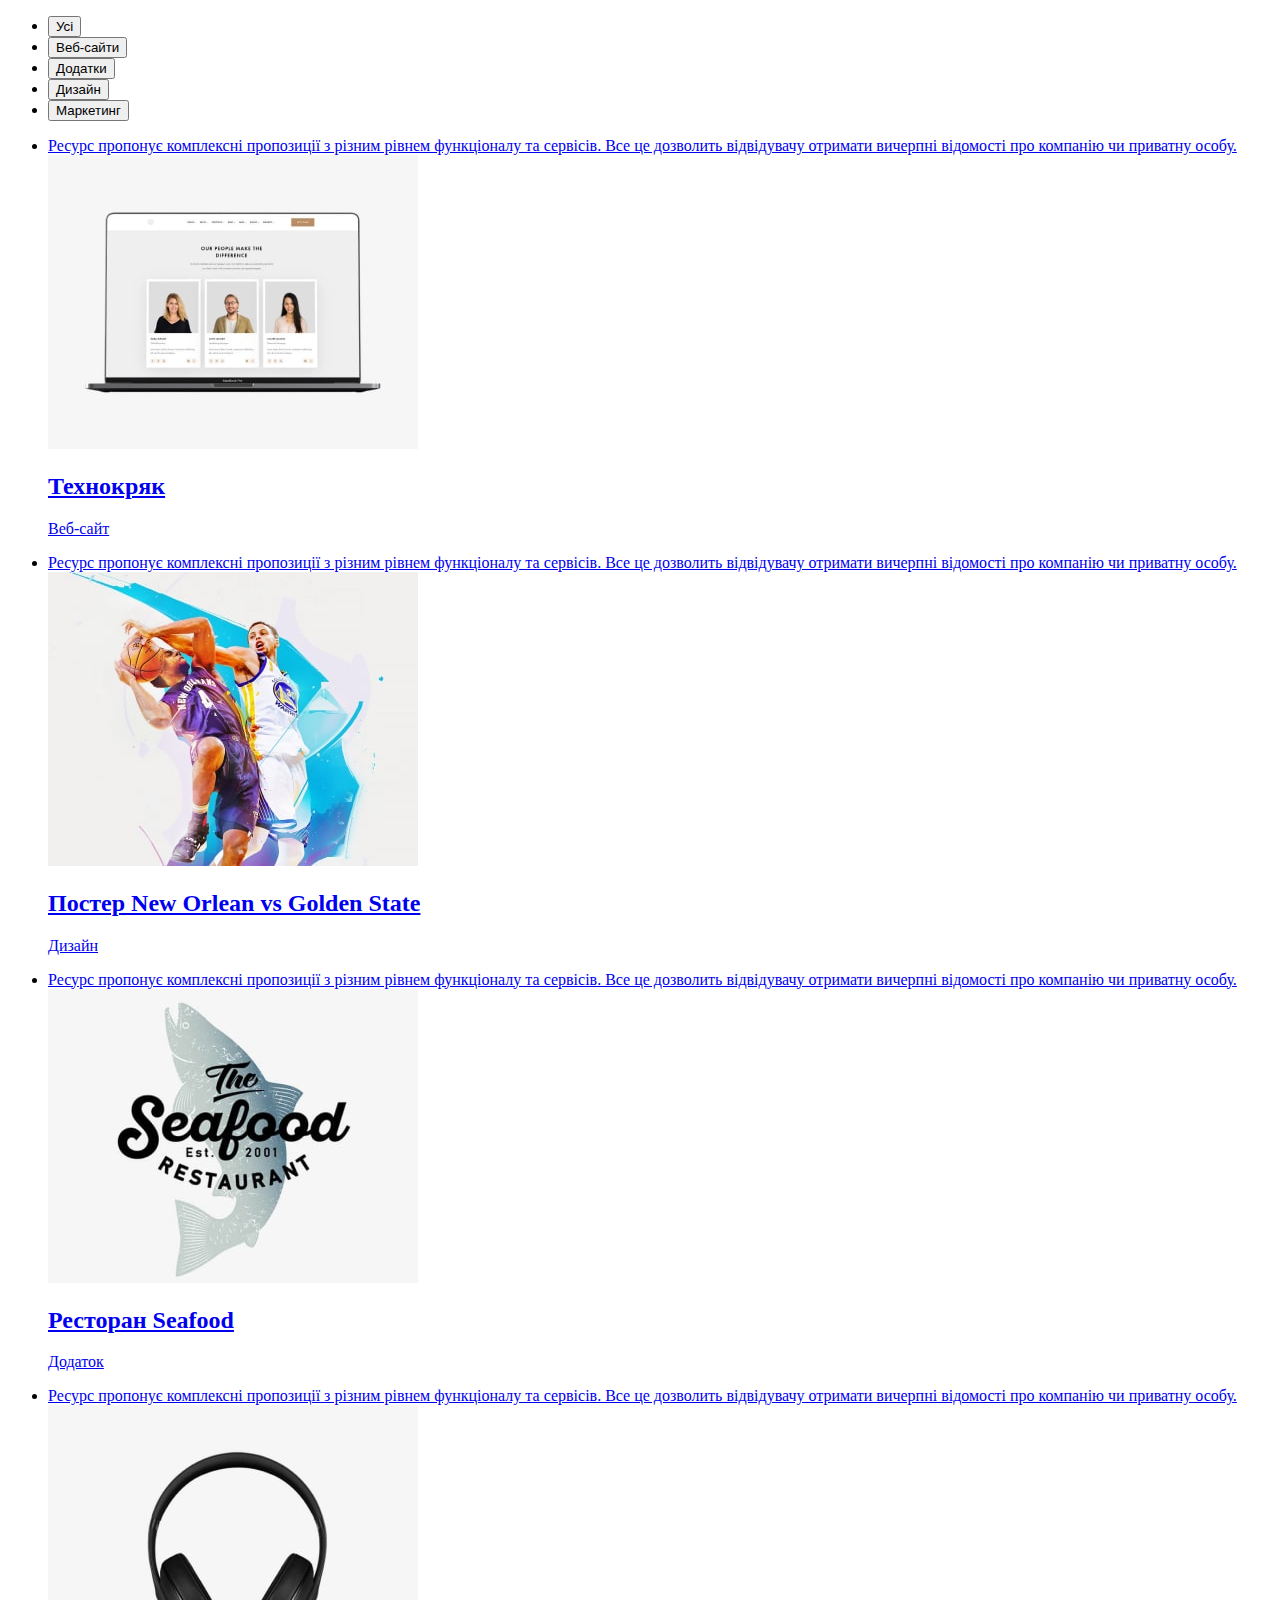
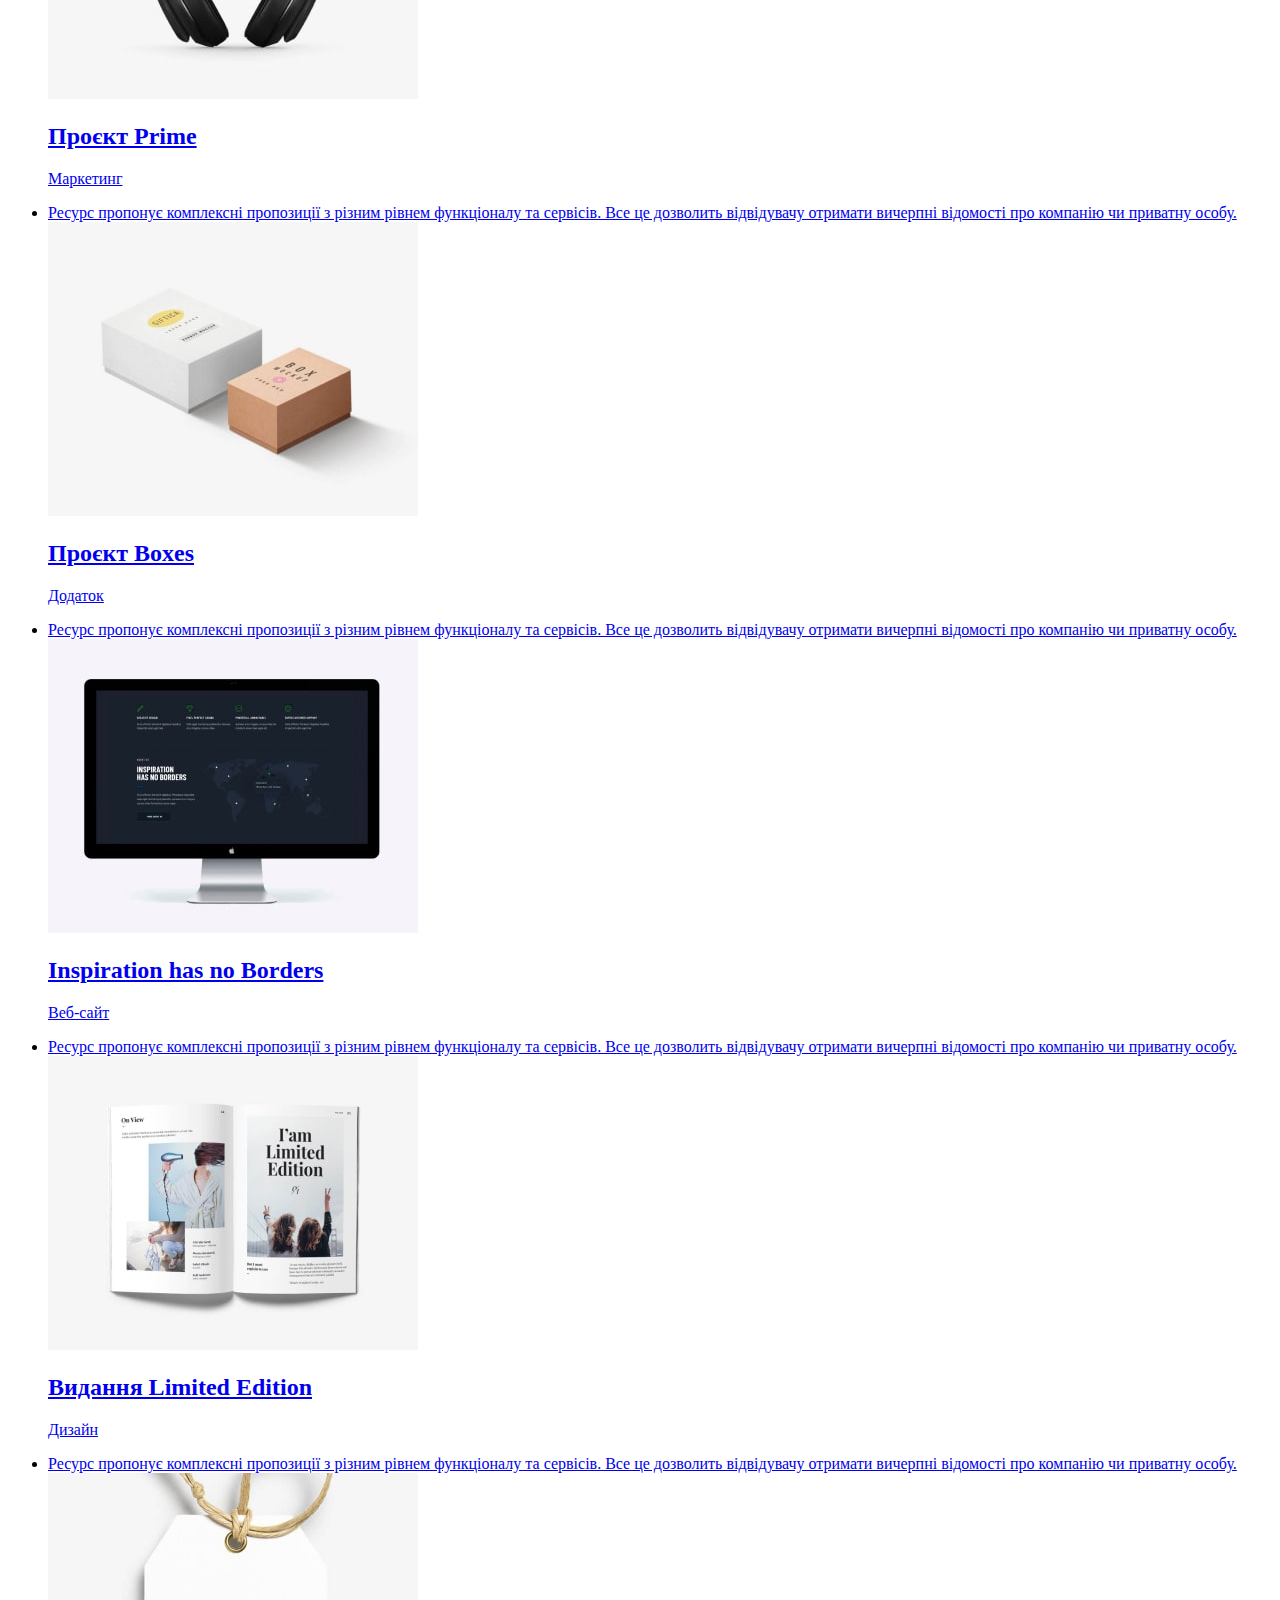
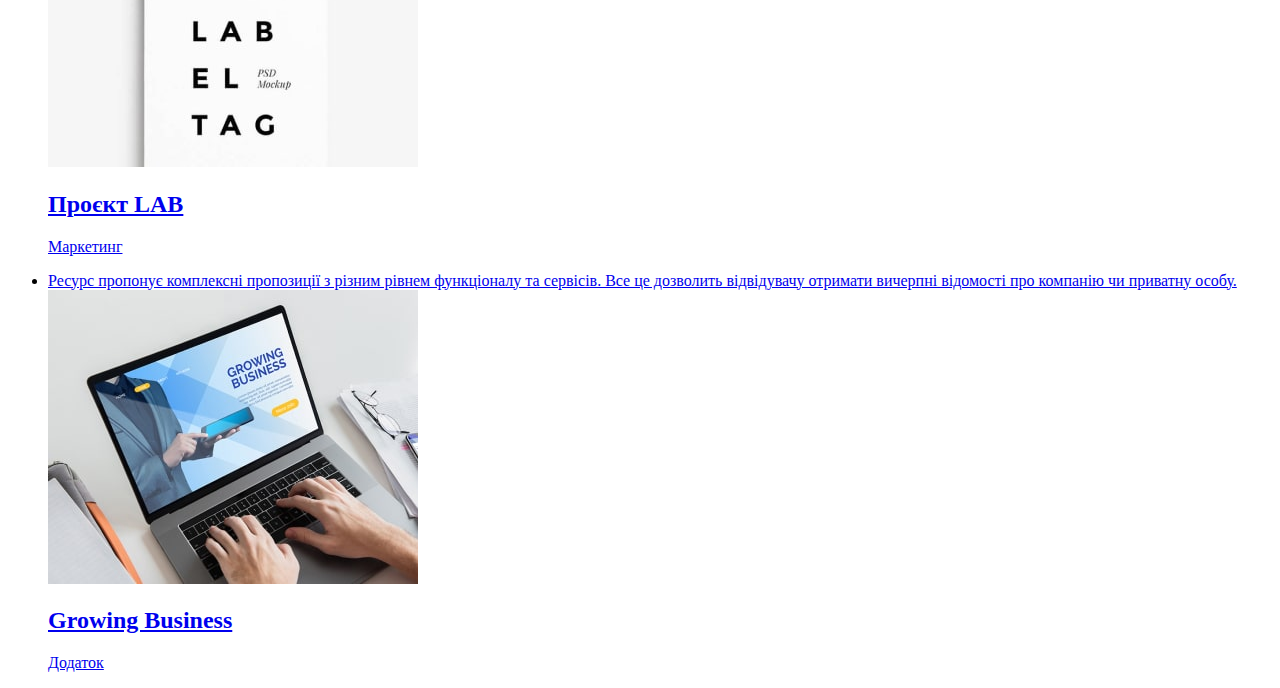
==== commit 513218e7: "hz" ====
--- a/portfolio.html
+++ b/portfolio.html
@@ -11,7 +11,7 @@
     <link rel="stylesheet" href="./css/main.min.css">
 </head>
 <body>
-    <header class="header-border">
+    <!-- <header class="header-border">
         <div class="container main-nav ">
         <a href="./index.html" lang="en" class="logo"><span class="logo__web">Web</span>Studio</a>
         <ul class="site-nav list">
@@ -27,7 +27,7 @@
             </svg>+38 096 111 11 11</a></li>
          </ul>
         </div>
-         </header>
+         </header> -->
          <main>
             <section class="section">
                 <div class="test-container">
@@ -41,11 +41,11 @@
                     <li class="flex-button"><button type="button" class="button list">Маркетинг</button></li>
                 </ul>
             </div>
-                <ul class="foto-list list flex-container">
+                <ul class="foto__list list flex-container">
                     <li class="flex-element">
                         <a href="#" class="link"> <div class="foto-grant-text" ><div class="foto-hover-text">Ресурс пропонує комплексні пропозиції з різним рівнем функціоналу та сервісів. Все це дозволить відвідувачу отримати вичерпні відомості про компанію чи приватну особу.
 </div>
-                        <img src="./img/foto1-min.jpg" width="370" alt="Технокряк"></div>
+                        <img src="./img/foto1-min.jpg"  alt="Технокряк"></div>
                             <h2 class="foto-item">Технокряк</h2>
                             <p class="foto-text">Веб-сайт</p>
                         </a>
@@ -70,14 +70,14 @@
                     </li>
                     <li class="flex-element">
                         <a href="#" class="link"> <div class="foto-grant-text" ><div class="foto-hover-text">Ресурс пропонує комплексні пропозиції з різним рівнем функціоналу та сервісів. Все це дозволить відвідувачу отримати вичерпні відомості про компанію чи приватну особу.</div>
-                            <img src="./img/foto4-min.jpg" width="370" alt="Проєкт Prime"></div>
+                            <img src="./img/foto4-min.jpg"  alt="Проєкт Prime"></div>
                         <h2 class="foto-item">Проєкт Prime</h2>
                         <p class="foto-text">Маркетинг</p>
                         </a>
                         
                     </li>
                     <li class="flex-element">
-                        <a href="#" class="link"> <div class="foto-grant-text" ><div class="foto-hover-text">Ресурс пропонує комплексні пропозиції з різним рівнем функціоналу та сервісів. Все це дозволить відвідувачу отримати вичерпні відомості про компанію чи приватну особу.</div><img src="./img/foto5-min.jpg" width="370" alt="Проєкт Boxes"></div>
+                        <a href="#" class="link"> <div class="foto-grant-text" ><div class="foto-hover-text">Ресурс пропонує комплексні пропозиції з різним рівнем функціоналу та сервісів. Все це дозволить відвідувачу отримати вичерпні відомості про компанію чи приватну особу.</div><img src="./img/foto5-min.jpg"  alt="Проєкт Boxes"></div>
                             <h2 class="foto-item">Проєкт Boxes</h2>
                             <p class="foto-text">Додаток</p>
                         </a>
@@ -85,14 +85,14 @@
                     </li>
                     <li class="flex-element">
                         <a href="#" class="link">
-                            <div class="foto-grant-text" ><div class="foto-hover-text">Ресурс пропонує комплексні пропозиції з різним рівнем функціоналу та сервісів. Все це дозволить відвідувачу отримати вичерпні відомості про компанію чи приватну особу.</div><img src="./img/foto6-min.jpg" width="370" alt="Inspiration has no Borders"></div>
+                            <div class="foto-grant-text" ><div class="foto-hover-text">Ресурс пропонує комплексні пропозиції з різним рівнем функціоналу та сервісів. Все це дозволить відвідувачу отримати вичерпні відомості про компанію чи приватну особу.</div><img src="./img/foto6-min.jpg" alt="Inspiration has no Borders"></div>
                         <h2 class="foto-item">Inspiration has no Borders</h2>
                         <p class="foto-text">Веб-сайт</p>
                         </a>
                         
                     </li>
                     <li class="flex-element">
-                        <a href="#" class="link"> <div class="foto-grant-text" ><div class="foto-hover-text">Ресурс пропонує комплексні пропозиції з різним рівнем функціоналу та сервісів. Все це дозволить відвідувачу отримати вичерпні відомості про компанію чи приватну особу.</div><img src="./img/foto7-min.jpg" width="370" alt="Видання Limited Edition"></div>
+                        <a href="#" class="link"> <div class="foto-grant-text" ><div class="foto-hover-text">Ресурс пропонує комплексні пропозиції з різним рівнем функціоналу та сервісів. Все це дозволить відвідувачу отримати вичерпні відомості про компанію чи приватну особу.</div><img src="./img/foto7-min.jpg"  alt="Видання Limited Edition"></div>
                             <h2 class="foto-item">Видання Limited Edition</h2>
                             <p class="foto-text">Дизайн</p></a>
                         
@@ -100,7 +100,7 @@
                     <li class="flex-element">
                         <a href="#" class="link">
                             <div class="foto-grant-text" ><div class="foto-hover-text">Ресурс пропонує комплексні пропозиції з різним рівнем функціоналу та сервісів. Все це дозволить відвідувачу отримати вичерпні відомості про компанію чи приватну особу.</div>
-                            <img src="./img/foto8-min.jpg" width="370" alt="Маркетинговий проект"></div>
+                            <img src="./img/foto8-min.jpg"  alt="Маркетинговий проект"></div>
                         <h2 class="foto-item">Проєкт LAB</h2>
                         <p class="foto-text">Маркетинг</p>
                         </a>
@@ -109,7 +109,7 @@
                     <li class="flex-element">
                         <a href="#" class="link">
                             <div class="foto-grant-text" ><div class="foto-hover-text">Ресурс пропонує комплексні пропозиції з різним рівнем функціоналу та сервісів. Все це дозволить відвідувачу отримати вичерпні відомості про компанію чи приватну особу.</div>
-                            <img src="./img/foto9-min.jpg" width="370" alt="Growing Business"></div>
+                            <img src="./img/foto9-min.jpg" alt="Growing Business"></div>
                         <h2 class="foto-item">Growing Business</h2>
                         <p class="foto-text">Додаток</p>
                         </a>
@@ -119,7 +119,7 @@
             </div>
             </section>
          </main>
-         <footer class="footer">
+         <!-- <footer class="footer">
             <div class="general-footer-container">
             <div class="footer-container">
             <a href="/index.html" lang="en" class="logo__footer">
@@ -162,6 +162,6 @@
             </form>
         </div>
         </div>
-         </footer> 
+         </footer>  -->
     </body>
     </html>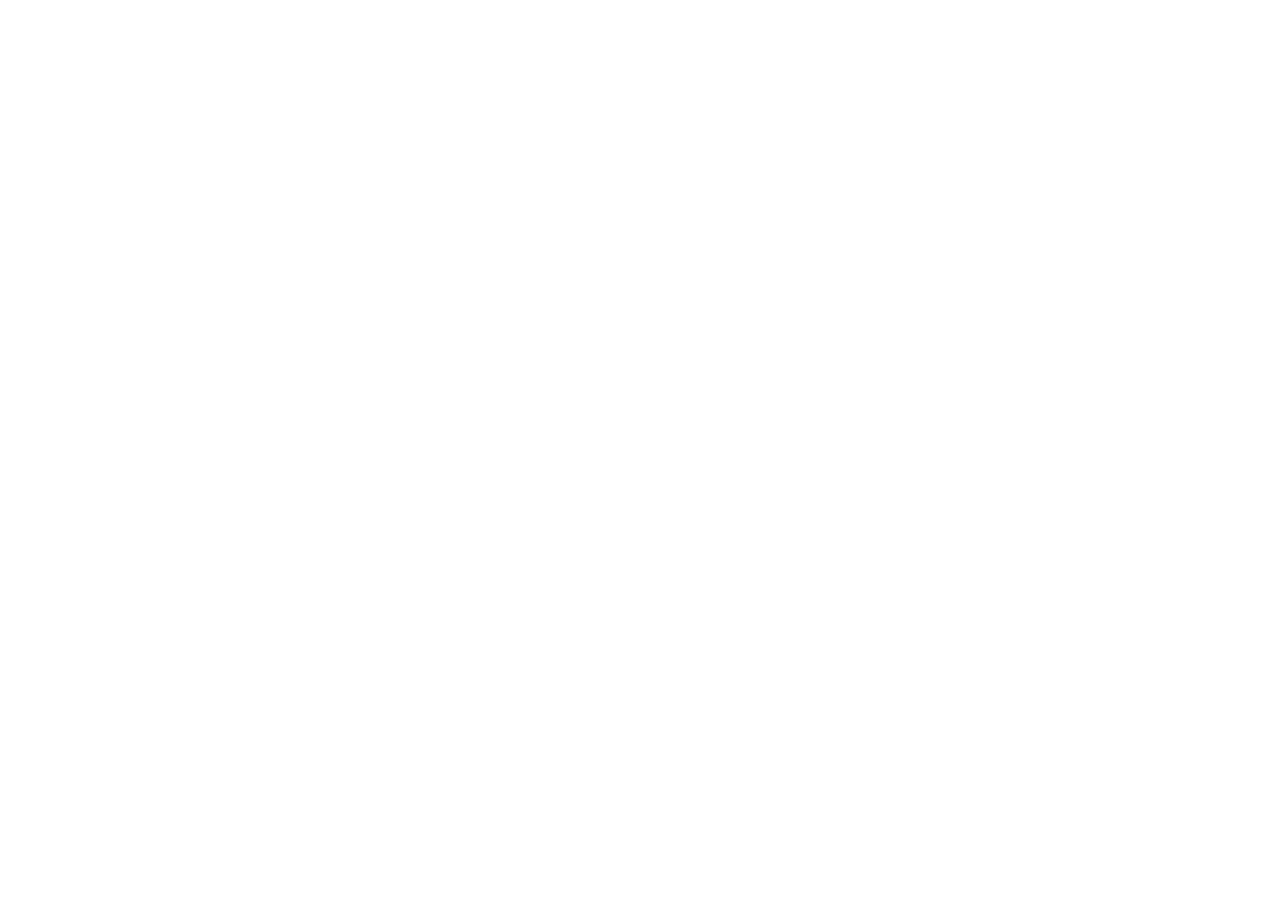
==== commit 6b73f3a7: "ше чючють)" ====
--- a/portfolio.html
+++ b/portfolio.html
@@ -28,7 +28,7 @@
          </ul>
         </div>
          </header> -->
-         <main>
+         <!-- <main>
             <section class="section">
                 <div class="test-container">
                 <h1 hidden>Кнопки і Фото</h1>
@@ -118,7 +118,7 @@
                 </ul>
             </div>
             </section>
-         </main>
+         </main> -->
          <!-- <footer class="footer">
             <div class="general-footer-container">
             <div class="footer-container">
--- a/css/main.min.css
+++ b/css/main.min.css
@@ -0,0 +1 @@
+html{-webkit-box-sizing:border-box;box-sizing:border-box}*,*::before *::after{-webkit-box-sizing:inherit;box-sizing:inherit}p,h1,h2,h3,h4,h5,h6{margin:0}ul{margin:0;padding-left:0}img{display:block;width:100%;height:auto}button{cursor:pointer}body{background-color:#fff;color:#757575;font-family:"Roboto",sans-serif}.container{padding:0px 15px;margin:0 auto}@media screen and (min-width: 480px){.container{width:450px}}@media screen and (min-width: 768px){.container{width:768px}}@media screen and (min-width: 1200px){.container{width:1200px}}.menu-button{display:-webkit-inline-box;display:-ms-inline-flexbox;display:inline-flex;margin:0;padding:0;border:none;background-color:rgba(0,0,0,0);margin-left:254px;margin-right:15px}.menu-button .icon-menu{display:none}.menu-button.is-open .icon-menu{display:block}.menu-button.is-open .icon-close{display:none}.general-footer-container{display:-webkit-box;display:-ms-flexbox;display:flex;width:100%;padding:0px 15px;margin:0 auto}.footer-container{width:100%;-webkit-box-pack:center;-ms-flex-pack:center;justify-content:center;-webkit-box-align:center;-ms-flex-align:center;align-items:center}.footer-container:not(:last-child){margin-right:70px}.list{list-style:none;margin:0;padding:0}.link{position:relative;text-decoration:none;padding-top:avto}/*! modern-normalize v1.1.0 | MIT License | https://github.com/sindresorhus/modern-normalize */*,::before,::after{-webkit-box-sizing:border-box;box-sizing:border-box}html{line-height:1.15;-webkit-text-size-adjust:100%;-moz-tab-size:4;-o-tab-size:4;tab-size:4}body{margin:0;font-family:system-ui,"Segoe UI",Roboto,Helvetica,Arial,sans-serif,"Apple Color Emoji","Segoe UI Emoji"}hr{height:0;color:inherit}abbr[title]{-webkit-text-decoration:underline dotted;text-decoration:underline dotted}b,strong{font-weight:bolder}code,kbd,samp,pre{font-family:ui-monospace,SFMono-Regular,Consolas,"Liberation Mono",Menlo,monospace;font-size:1em}small{font-size:80%}sub,sup{font-size:75%;line-height:0;position:relative;vertical-align:baseline}sub{bottom:-0.25em}sup{top:-0.5em}table{text-indent:0;border-color:inherit}button,input,optgroup,select,textarea{font-family:inherit;font-size:100%;line-height:1.15;margin:0}button,select{text-transform:none}button,[type=button],[type=reset],[type=submit]{-webkit-appearance:button}::-moz-focus-inner{border-style:none;padding:0}:-moz-focusring{outline:1px dotted ButtonText}:-moz-ui-invalid{box-shadow:none}legend{padding:0}progress{vertical-align:baseline}::-webkit-inner-spin-button,::-webkit-outer-spin-button{height:auto}[type=search]{-webkit-appearance:textfield;outline-offset:-2px}::-webkit-search-decoration{-webkit-appearance:none}::-webkit-file-upload-button{-webkit-appearance:button;font:inherit}summary{display:list-item}.main-nav{display:-webkit-box;display:-ms-flexbox;display:flex;-webkit-box-align:center;-ms-flex-align:center;align-items:center}.header-border{border-bottom:1px solid #ececec}.logo{color:#212121;padding:25px 0px;display:block;text-decoration:none;font-family:"Raleway";font-style:normal;font-weight:700;font-size:26px;line-height:1.19;letter-spacing:.03em;-webkit-transition-property:color;transition-property:color;-webkit-transition-duration:250ms;transition-duration:250ms;-webkit-transition-timing-function:cubic-bezier(0.4, 0, 0.2, 1);transition-timing-function:cubic-bezier(0.4, 0, 0.2, 1)}.logo:hover{color:#2196f3}.logo__web{color:#2196f3}.site-nav{display:-webkit-box;display:-ms-flexbox;display:flex;margin-left:93px}.site-nav .item:not(:last-child){margin-right:40px}.site-nav .link{display:block;padding:32px 0px;color:#212121;font-style:normal;font-weight:500;font-size:14px;line-height:1.14;letter-spacing:.02em;text-decoration:none;-webkit-transition-property:color;transition-property:color;-webkit-transition-duration:250ms;transition-duration:250ms;-webkit-transition-timing-function:cubic-bezier(0.4, 0, 0.2, 1);transition-timing-function:cubic-bezier(0.4, 0, 0.2, 1)}.site-nav .link:hover,.site-nav .link:focus{color:#2196f3}.menu-link{position:relative}.site-nav .scale-none{color:#2196f3}.scale-none::after{content:"";position:absolute;bottom:0;left:0;-webkit-transform:scaleX(1);transform:scaleX(1);-webkit-transition:-webkit-transform 250ms cubic-bezier(0.4, 0, 0.2, 1);transition:-webkit-transform 250ms cubic-bezier(0.4, 0, 0.2, 1);transition:transform 250ms cubic-bezier(0.4, 0, 0.2, 1);transition:transform 250ms cubic-bezier(0.4, 0, 0.2, 1), -webkit-transform 250ms cubic-bezier(0.4, 0, 0.2, 1);width:100%;height:4px;background:#2196f3;border-radius:2px}.site-tel{display:-webkit-box;display:-ms-flexbox;display:flex;margin-left:auto;-webkit-box-align:center;-ms-flex-align:center;align-items:center}.site-tel .link{display:block;padding:32px 0px;font-weight:500;font-size:14px;line-height:1.14;letter-spacing:.02em;text-decoration:none;color:#757575;-webkit-transition-property:color;transition-property:color;-webkit-transition-duration:250ms;transition-duration:250ms;-webkit-transition-timing-function:cubic-bezier(0.4, 0, 0.2, 1);transition-timing-function:cubic-bezier(0.4, 0, 0.2, 1)}.site-tel .link:hover,.site-tel .link:focus{fill:#2196f3;color:#2196f3}.site-tel__icon{fill:currentColor;width:16px;height:12px;margin-right:10px;background-position:center}.site-tel .item+.item{margin-left:40px}.site-tell__icon{fill:currentColor;width:10px;height:16px;margin-right:10px;background-position:center}.overlay{text-align:center;padding-top:200px;padding-bottom:200px;max-width:1600px;height:600px;margin-left:auto;margin-right:auto;background-color:#2f303a;outline:1px solid #ececec;background-image:-webkit-gradient(linear, left top, right top, from(rgba(47, 48, 58, 0.4)), to(rgba(47, 48, 58, 0.4))),url(../img/overlay.jpg);background-image:linear-gradient(to right, rgba(47, 48, 58, 0.4), rgba(47, 48, 58, 0.4)),url(../img/overlay.jpg);background-repeat:no-repeat;background-position:center;background-size:cover}.hero-title{color:#fff;font-weight:900;font-size:44px;line-height:1.36;margin-top:0;margin-bottom:40px}.button{border-radius:4px;padding:10px 24px;min-width:67px;color:#212121;background-color:#f5f4fa;font-family:inherit;font-weight:700;font-size:16px;line-height:1.875;cursor:pointer;border:rgba(0,0,0,0);text-align:center;-webkit-transition-property:color backround-color;transition-property:color backround-color;-webkit-transition-duration:250ms;transition-duration:250ms;-webkit-transition-timing-function:cubic-bezier(0.4, 0, 0.2, 1);transition-timing-function:cubic-bezier(0.4, 0, 0.2, 1)}.button:focus,.button:hover{color:#fff;background-color:#2196f3}.button-portfolio{display:-webkit-box;display:-ms-flexbox;display:flex;-webkit-box-pack:center;-ms-flex-pack:center;justify-content:center}.section{padding-top:94px;padding-bottom:94px}.section__top{padding-top:0}@media screen and (max-width: 1199px){.section__top{display:none}}.section__comand{background-color:#f5f4fa}.section__title{margin-bottom:30px;font-weight:700;font-size:36px;line-height:1.16;text-align:center;letter-spacing:.03em;color:#212121}.section__title.centered{text-align:center}@media screen and (min-width: 480px){.feature-list{width:450px}}@media screen and (min-width: 768px){.feature-list{display:-webkit-box;display:-ms-flexbox;display:flex;-ms-flex-wrap:wrap;flex-wrap:wrap;width:768px}}@media screen and (min-width: 1200px){.feature-list{width:1200px}}.feature-list .title{color:#212121}.feature-list__text{padding:10px 0px;font-size:14px;line-height:1.71;letter-spacing:.03em;color:#757575}@media screen and (min-width: 480px){.list__item{width:450px;margin-bottom:30px}}@media screen and (min-width: 768px){.list__item{width:354px}}@media screen and (min-width: 1200px){.list__item{width:270px}}@media screen and (min-width: 768px){.list__item:not(:last-child){margin-right:30px}}.list__item::before{display:block;content:"";height:120px;margin-bottom:30px;background-size:contain;background-repeat:no-repeat;background-position:center;background-color:#f5f4fa}.title{font-weight:700;font-size:14px;line-height:1.14;letter-spacing:.03em;text-transform:uppercase;color:#212121}.icon-delivery::before{background-image:url(../img/antenna.svg);background-size:65.32px 70px}.icon-clock::before{background-image:url(../img/clock.svg);background-size:66.96px 70px}.icon-comp::before{background-image:url(../img/comp.svg);background-size:70px 53.69px}.icon-astronaut::before{background-image:url(../img/astronaut.svg);background-size:54.83px 60.66px}.work__items{position:relative;-webkit-box-pack:center;-ms-flex-pack:center;justify-content:center}.work__items::before{position:absolute;top:73%;content:"";width:370px;height:70px;background:rgba(47,48,58,.8)}.work__text{position:absolute;top:85%;left:50%;-webkit-transform:translate(-50%, -50%);transform:translate(-50%, -50%);font-weight:700;font-size:14px;line-height:16px;text-align:center;color:#fff}.work-list{position:relative;width:1200px;display:-webkit-box;display:-ms-flexbox;display:flex}.work-list .title{padding:188px 0px}.work-list .item{margin-left:30px}.work-list .item:first-child{margin-left:0px}@media screen and (min-width: 480px){.team__list{display:-webkit-box;display:-ms-flexbox;display:flex;-ms-flex-wrap:wrap;flex-wrap:wrap;gap:30px}}.team__element{width:450px;background-color:#fff;margin:0 auto;-webkit-box-shadow:0px 1px 3px rgba(0,0,0,.12),0px 1px 1px rgba(0,0,0,.14),0px 2px 1px rgba(0,0,0,.2);box-shadow:0px 1px 3px rgba(0,0,0,.12),0px 1px 1px rgba(0,0,0,.14),0px 2px 1px rgba(0,0,0,.2);border-radius:0px 0px 4px 4px}@media screen and (min-width: 768px){.team__element{-ms-flex-preferred-size:calc((100% - 30px)/2);flex-basis:calc((100% - 30px)/2)}}@media screen and (min-width: 1200px){.team__element{-ms-flex-preferred-size:calc((100% - 90px)/4);flex-basis:calc((100% - 90px)/4)}}.team__item{min-width:205px;margin-top:30px;margin-bottom:10px;margin-left:auto;margin-right:auto;text-align:center;font-style:normal;font-weight:500;font-size:16px;line-height:1.1875;letter-spacing:.03em;color:#212121}.team__text{margin-bottom:30px;margin-left:auto;margin-right:auto;text-align:center;font-size:16px;line-height:1.1875;letter-spacing:.03em;color:#757575}.team-soc__list{display:-webkit-box;display:-ms-flexbox;display:flex;-webkit-box-pack:center;-ms-flex-pack:center;justify-content:center;-webkit-box-align:center;-ms-flex-align:center;align-items:center;padding-bottom:24px}.team-soc__items{width:44px;height:44px}.team-soc__items:not(:last-child){margin-right:10px}.team-soc__link{width:100%;height:100%;display:-webkit-box;display:-ms-flexbox;display:flex;-webkit-box-pack:center;-ms-flex-pack:center;justify-content:center;-webkit-box-align:center;-ms-flex-align:center;align-items:center;border-radius:50%;color:#afb1b8;-webkit-transition-property:fill backround-color;transition-property:fill backround-color;-webkit-transition-duration:250ms;transition-duration:250ms;-webkit-transition-timing-function:cubic-bezier(0.4, 0, 0.2, 1);transition-timing-function:cubic-bezier(0.4, 0, 0.2, 1)}.team-soc__link:hover,.team-soc__link:focus{background-color:#2196f3;width:100%;height:100%;display:-webkit-box;display:-ms-flexbox;display:flex;-webkit-box-pack:center;-ms-flex-pack:center;justify-content:center;-webkit-box-align:center;-ms-flex-align:center;align-items:center;border-radius:50%;color:#afb1b8}.team-icon{width:20px;height:20px;fill:currentColor;-webkit-transition-property:fill;transition-property:fill;-webkit-transition-duration:250ms;transition-duration:250ms;-webkit-transition-timing-function:cubic-bezier(0.4, 0, 0.2, 1);transition-timing-function:cubic-bezier(0.4, 0, 0.2, 1)}.team-soc__link:hover .team-icon,.team-soc__link:focus .team-icon{fill:#fff}.company__list{list-style:none}@media screen and (min-width: 479px){.company__list{display:-webkit-box;display:-ms-flexbox;display:flex;-ms-flex-wrap:wrap;flex-wrap:wrap;width:480px;gap:30px}}@media screen and (min-width: 768px){.company__list{width:768px}}@media screen and (min-width: 1200px){.company__list{width:1200px}}.company__link{display:-webkit-box;display:-ms-flexbox;display:flex;-webkit-box-orient:vertical;-webkit-box-direction:normal;-ms-flex-direction:column;flex-direction:column;-webkit-box-pack:center;-ms-flex-pack:center;justify-content:center;-webkit-box-align:center;-ms-flex-align:center;align-items:center;color:#afb1b8;border:1px solid #afb1b8;border-radius:4px;-webkit-transition-property:fill;transition-property:fill;-webkit-transition-duration:250ms;transition-duration:250ms;-webkit-transition-timing-function:cubic-bezier(0.4, 0, 0.2, 1);transition-timing-function:cubic-bezier(0.4, 0, 0.2, 1)}@media screen and (min-width: 480px){.company__link{width:210px;height:92px}}@media screen and (min-width: 768px){.company__link{width:226px}}@media screen and (min-width: 1200px){.company__link{width:170px}}.company__link:hover,.company__link:focus{border-color:#2196f3}.company-icon{width:106px;height:60px;fill:currentColor;-webkit-transition-property:fill;transition-property:fill;-webkit-transition-duration:250ms;transition-duration:250ms;-webkit-transition-timing-function:cubic-bezier(0.4, 0, 0.2, 1);transition-timing-function:cubic-bezier(0.4, 0, 0.2, 1)}.company__link:hover .company-icon,.company__link:focus .company-icon{fill:#2196f3}.logo__footer{padding-bottom:28px;display:block;color:#fff;text-decoration:none;font-family:"Raleway";font-style:normal;font-weight:700;font-size:26px;line-height:1.19;letter-spacing:.03em;-webkit-transition-property:color;transition-property:color;-webkit-transition-duration:250ms;transition-duration:250ms;-webkit-transition-timing-function:cubic-bezier(0.4, 0, 0.2, 1);transition-timing-function:cubic-bezier(0.4, 0, 0.2, 1)}.logo__footer:hover,.logo__footer:focus{color:#2196f3}.footer{background-color:#2f303a;padding:60px 0px}.footer__link{margin:12px 0px;display:block;font-style:normal;font-weight:400;font-size:14px;line-height:1.71;letter-spacing:.03em;color:rgba(255,255,255,.6)}.footer__link:hover,.footer__link:focus{color:#2196f3}.footer__address{font-style:normal;font-weight:400;font-size:14px;line-height:1.71;letter-spacing:.03em;color:#fff;-webkit-transition-property:color;transition-property:color;-webkit-transition-duration:250ms;transition-duration:250ms;-webkit-transition-timing-function:cubic-bezier(0.4, 0, 0.2, 1);transition-timing-function:cubic-bezier(0.4, 0, 0.2, 1)}.footer__text{margin-top:10px;margin-bottom:30px;font-weight:700;font-size:14px;line-height:16px;letter-spacing:.03em;text-transform:uppercase;color:#fff}.footer__icon{width:20px;height:20px;fill:currentColor}.footer__input{-webkit-box-sizing:border-box;box-sizing:border-box;background-color:rgba(0,0,0,0);margin-right:12px;width:358px;height:50px;border:1px solid rgba(255,255,255,.3);border-radius:4px}.footer-soc__list{display:-webkit-box;display:-ms-flexbox;display:flex;-webkit-box-pack:center;-ms-flex-pack:center;justify-content:center;-webkit-box-align:center;-ms-flex-align:center;align-items:center;margin-bottom:30px}.footer-soc__items{width:44px;height:44px}.footer-soc__items:not(:last-child){margin-right:10px}.footer-soc__link{width:100%;height:100%;background:rgba(255,255,255,.1);display:-webkit-box;display:-ms-flexbox;display:flex;-webkit-box-pack:center;-ms-flex-pack:center;justify-content:center;-webkit-box-align:center;-ms-flex-align:center;align-items:center;border-radius:50%;color:#fff;-webkit-transition-property:color fill backround-color;transition-property:color fill backround-color;-webkit-transition-duration:250ms;transition-duration:250ms;-webkit-transition-timing-function:cubic-bezier(0.4, 0, 0.2, 1);transition-timing-function:cubic-bezier(0.4, 0, 0.2, 1)}.footer-soc__link:hover,.footer-soc__link:focus{background-color:#2196f3;width:100%;height:100%;display:-webkit-box;display:-ms-flexbox;display:flex;-webkit-box-pack:center;-ms-flex-pack:center;justify-content:center;-webkit-box-align:center;-ms-flex-align:center;align-items:center;border-radius:50%}.footer-soc__link:hover .team-icon,.footer-soc__link:focus .team-icon{fill:#fff}.footer__input::-webkit-input-placeholder{width:47px;height:20px;font-weight:400;font-size:16px;line-height:20px;display:-webkit-box;display:flex;-webkit-box-align:center;align-items:center;letter-spacing:.03em;color:rgba(255,255,255,.6)}.footer__input::-moz-placeholder{width:47px;height:20px;font-weight:400;font-size:16px;line-height:20px;display:flex;align-items:center;letter-spacing:.03em;color:rgba(255,255,255,.6)}.footer__input:-ms-input-placeholder{width:47px;height:20px;font-weight:400;font-size:16px;line-height:20px;display:-ms-flexbox;display:flex;-ms-flex-align:center;align-items:center;letter-spacing:.03em;color:rgba(255,255,255,.6)}.footer__input::-ms-input-placeholder{width:47px;height:20px;font-weight:400;font-size:16px;line-height:20px;display:-ms-flexbox;display:flex;-ms-flex-align:center;align-items:center;letter-spacing:.03em;color:rgba(255,255,255,.6)}.footer__input::placeholder{width:47px;height:20px;font-weight:400;font-size:16px;line-height:20px;display:-webkit-box;display:-ms-flexbox;display:flex;-webkit-box-align:center;-ms-flex-align:center;align-items:center;letter-spacing:.03em;color:rgba(255,255,255,.6)}.footer-form__item{font-weight:400;font-size:16px;line-height:20px;cursor:pointer;padding-left:16px;letter-spacing:.03em;color:rgba(255,255,255,.6)}.footer-form__item:focus,.footer-form__item:hover{outline:rgba(0,0,0,0)}.footer__button{position:relative;position:absolute;border-radius:4px;width:200px;height:50px;color:#fff;background-color:#2196f3;font-family:inherit;font-weight:700;font-size:16px;line-height:1.875;cursor:pointer;border:rgba(0,0,0,0)}.footer__button::after{content:"";position:absolute;top:13px;right:28px;width:24px;height:24px;background-image:url(../img/send.svg)}.fotter-btn__text{position:absolute;top:10px;right:62px}.head{border-bottom:1px solid #ececec}.foto-item{margin-left:24px;margin-top:20px;margin-bottom:4px;font-weight:700;font-size:18px;line-height:2;letter-spacing:.06em;color:#212121}.foto-text{margin-left:24px;margin-bottom:20px;font-size:16px;line-height:1.875;letter-spacing:.03em;color:#757575}.test-container{padding-left:15px;padding-right:15px;margin-left:auto;margin-right:auto}@media screen and (min-width: 480px){.button-list{width:420px}}@media screen and (min-width: 768px){.button-list{width:768px}}@media screen and (min-width: 1200px){.button-list{width:1200px}}@media screen and (min-width: 480px){.foto__list{width:480px}}@media screen and (min-width: 768px){.foto__list{width:768px}}@media screen and (min-width: 1200px){.foto__list{width:1200px}}.flex-container{display:-webkit-box;display:-ms-flexbox;display:flex;-ms-flex-wrap:wrap;flex-wrap:wrap}.flex-button{margin-bottom:50px;margin-right:8px}.flex-element{border:1px solid #eee;-webkit-transition-property:color backround-color;transition-property:color backround-color;-webkit-transition-duration:250ms;transition-duration:250ms;-webkit-transition-timing-function:cubic-bezier(0.4, 0, 0.2, 1);transition-timing-function:cubic-bezier(0.4, 0, 0.2, 1)}@media screen and (min-width: 480px){.flex-element{width:450px;margin-bottom:30px}}@media screen and (min-width: 768px){.flex-element{width:354px}}@media screen and (min-width: 768px){.flex-element:not(:last-child){margin-right:15px}}@media screen and (min-width: 1200px){.flex-element{width:370px}}.flex-element:hover .foto-hover-text{opacity:1}.flex-element:hover .foto-hover-text::before{opacity:1}.foto-grant-text{position:relative;overflow:hidden}.foto-hover-text{position:absolute;top:50%;left:50%;-webkit-transform:translate(-50%, -50%);transform:translate(-50%, -50%);width:322px;height:168px;font-weight:400;font-size:18px;line-height:28px;letter-spacing:.03em;opacity:0;-webkit-transition-property:opacity;transition-property:opacity;-webkit-transition-duration:250ms;transition-duration:250ms;-webkit-transition-timing-function:cubic-bezier(0.4, 0, 0.2, 1);transition-timing-function:cubic-bezier(0.4, 0, 0.2, 1);color:#fff}.flex-element:hover .foto-grant-text::before{opacity:1;-webkit-transform:translateY(0);transform:translateY(0)}.foto-grant-text::before{content:"";position:absolute;display:inline-block;width:370px;height:294px;opacity:0;-webkit-transform:translateY(100%);transform:translateY(100%);-webkit-transition:-webkit-transform 250ms cubic-bezier(0.4, 0, 0.2, 1);transition:-webkit-transform 250ms cubic-bezier(0.4, 0, 0.2, 1);transition:transform 250ms cubic-bezier(0.4, 0, 0.2, 1);transition:transform 250ms cubic-bezier(0.4, 0, 0.2, 1), -webkit-transform 250ms cubic-bezier(0.4, 0, 0.2, 1);background-color:rgba(33,150,243,.9)}.flex-element:hover,.flex-elemeny:focus{border:1px solid #eee;-webkit-box-shadow:0px 1px 1px rgba(0,0,0,.12),0px 4px 4px rgba(0,0,0,.06),1px 4px 6px rgba(0,0,0,.16);box-shadow:0px 1px 1px rgba(0,0,0,.12),0px 4px 4px rgba(0,0,0,.06),1px 4px 6px rgba(0,0,0,.16)}.backdrop{position:fixed;top:0;left:0;width:100%;height:100%;opacity:1;-webkit-transition:opacity 250ms cubic-bezier(0.4, 0, 0.2, 1);transition:opacity 250ms cubic-bezier(0.4, 0, 0.2, 1)}.backdrop.is-hidden{opacity:0;pointer-events:none}.backdrop.is-hidden .modal{-webkit-transform:translate(-50% -50%) scale(0.9);transform:translate(-50% -50%) scale(0.9)}.modal{position:absolute;top:50%;left:50%;padding:40px;-webkit-transform:translate(-50%, -50%) scale(1);transform:translate(-50%, -50%) scale(1);-webkit-transition:-webkit-transform 250ms cubic-bezier(0.4, 0, 0.2, 1);transition:-webkit-transform 250ms cubic-bezier(0.4, 0, 0.2, 1);transition:transform 250ms cubic-bezier(0.4, 0, 0.2, 1);transition:transform 250ms cubic-bezier(0.4, 0, 0.2, 1), -webkit-transform 250ms cubic-bezier(0.4, 0, 0.2, 1);width:528px;min-height:581px;background:#fff;-webkit-box-shadow:0px 1px 3px rgba(0,0,0,.12),0px 1px 1px rgba(0,0,0,.14),0px 2px 1px rgba(0,0,0,.2);box-shadow:0px 1px 3px rgba(0,0,0,.12),0px 1px 1px rgba(0,0,0,.14),0px 2px 1px rgba(0,0,0,.2);border-radius:4px}.close__button{position:absolute;top:8px;right:8px;width:30px;height:30px;border:1px solid rgba(0,0,0,.1);border-radius:50%;display:-webkit-box;display:-ms-flexbox;display:flex;background-color:#fff}.close__button:focus,.close__button:hover{fill:#2196f3}.close__modal{width:18px;height:18px;position:absolute;top:50%;left:50%;-webkit-transform:translate(-50%, -50%);transform:translate(-50%, -50%);-webkit-transition:fill 250ms cubic-bezier(0.4, 0, 0.2, 1);transition:fill 250ms cubic-bezier(0.4, 0, 0.2, 1)}.modal__heading{font-weight:700px;font-size:20px;line-height:23px;text-align:center;letter-spacing:.03em;margin-bottom:30px;color:#212121}.modal__input{width:100%;height:40px;border:1px solid rgba(33,33,33,.2);border-radius:4px;cursor:pointer;padding-left:42px;-webkit-transition:border-color 250ms cubic-bezier(0.4, 0, 0.2, 1);transition:border-color 250ms cubic-bezier(0.4, 0, 0.2, 1)}.modal__input:focus,.modal__input:hover{border-color:#2196f3;outline:rgba(0,0,0,0)}.modal__input:focus+svg,.modal__input:hover+svg{fill:#2196f3}.modal__text{width:100%;height:120px;border:1px solid rgba(33,33,33,.2);border-radius:4px;padding:12px 16px;resize:none}.modal__text::-webkit-input-placeholder{font-weight:400;font-size:12px;line-height:14px;letter-spacing:.01em;-webkit-transition:color 250ms cubic-bezier(0.4, 0, 0.2, 1);transition:color 250ms cubic-bezier(0.4, 0, 0.2, 1);color:rgba(117,117,117,.5)}.modal__text::-moz-placeholder{font-weight:400;font-size:12px;line-height:14px;letter-spacing:.01em;-moz-transition:color 250ms cubic-bezier(0.4, 0, 0.2, 1);transition:color 250ms cubic-bezier(0.4, 0, 0.2, 1);color:rgba(117,117,117,.5)}.modal__text:-ms-input-placeholder{font-weight:400;font-size:12px;line-height:14px;letter-spacing:.01em;-ms-transition:color 250ms cubic-bezier(0.4, 0, 0.2, 1);transition:color 250ms cubic-bezier(0.4, 0, 0.2, 1);color:rgba(117,117,117,.5)}.modal__text::-ms-input-placeholder{font-weight:400;font-size:12px;line-height:14px;letter-spacing:.01em;-ms-transition:color 250ms cubic-bezier(0.4, 0, 0.2, 1);transition:color 250ms cubic-bezier(0.4, 0, 0.2, 1);color:rgba(117,117,117,.5)}.modal__text::placeholder{font-weight:400;font-size:12px;line-height:14px;letter-spacing:.01em;-webkit-transition:color 250ms cubic-bezier(0.4, 0, 0.2, 1);transition:color 250ms cubic-bezier(0.4, 0, 0.2, 1);color:rgba(117,117,117,.5)}.modal__check{width:100%;height:24px;display:block;font-weight:400;font-size:14px;line-height:24px;letter-spacing:.03em;color:#757575;-webkit-transition:250ms cubic-bezier(0.4, 0, 0.2, 1);transition:250ms cubic-bezier(0.4, 0, 0.2, 1)}.modal__link{color:#2196f3;margin-left:7px}.modal-input__group{margin-bottom:28px}.modal-input__group .label{width:22px;height:14px;display:block;margin-bottom:4px;font-weight:400;font-size:12px;line-height:14px;letter-spacing:.01em;color:#757575}.modal__text:focus::-webkit-input-placeholder, .modal__text:hover::-webkit-input-placeholder{color:#2196f3}.modal__text:focus::-moz-placeholder, .modal__text:hover::-moz-placeholder{color:#2196f3}.modal__text:focus:-ms-input-placeholder, .modal__text:hover:-ms-input-placeholder{color:#2196f3}.modal__text:focus::-ms-input-placeholder, .modal__text:hover::-ms-input-placeholder{color:#2196f3}.modal__text:focus::placeholder,.modal__text:hover::placeholder{color:#2196f3}.modal-input__wrapper{position:relative}.modal-input__icon{position:absolute;top:50%;left:12px;-webkit-transform:translateY(-50%);transform:translateY(-50%);-webkit-transition:fill 250ms cubic-bezier(0.4, 0, 0.2, 1);transition:fill 250ms cubic-bezier(0.4, 0, 0.2, 1)}.modal-check__label{position:relative}.modal-check__label::before{content:"";width:16px;height:16px;border:2px solid #212121;border-radius:2px;margin-right:10px}label.modal-check__label{position:absolute;display:-webkit-box;display:-ms-flexbox;display:flex;-webkit-box-align:center;-ms-flex-align:center;align-items:center;cursor:pointer}.modal-politic__check:checked+label::before{border:none;background-image:url(../img/check.svg);width:16px;height:15px;-webkit-transition:tracnsform 250ms cubic-bezier(0.4, 0, 0.2, 1);transition:tracnsform 250ms cubic-bezier(0.4, 0, 0.2, 1)}.visually-hidden{position:absolute;width:1px;height:1px;margin:-1px;border:0;padding:0;white-space:nowrap;overflow:hidden;opacity:0}.modal__button{width:200px;height:50px;margin-top:40px;margin-left:120px;font-weight:700;font-size:16px;line-height:30px;-webkit-box-align:center;-ms-flex-align:center;align-items:center;text-align:center;letter-spacing:.06em;border:none;background:#188ce8;-webkit-box-shadow:0px 4px 4px rgba(0,0,0,.15);box-shadow:0px 4px 4px rgba(0,0,0,.15);border-radius:4px;color:#fff}/*# sourceMappingURL=main.min.css.map */